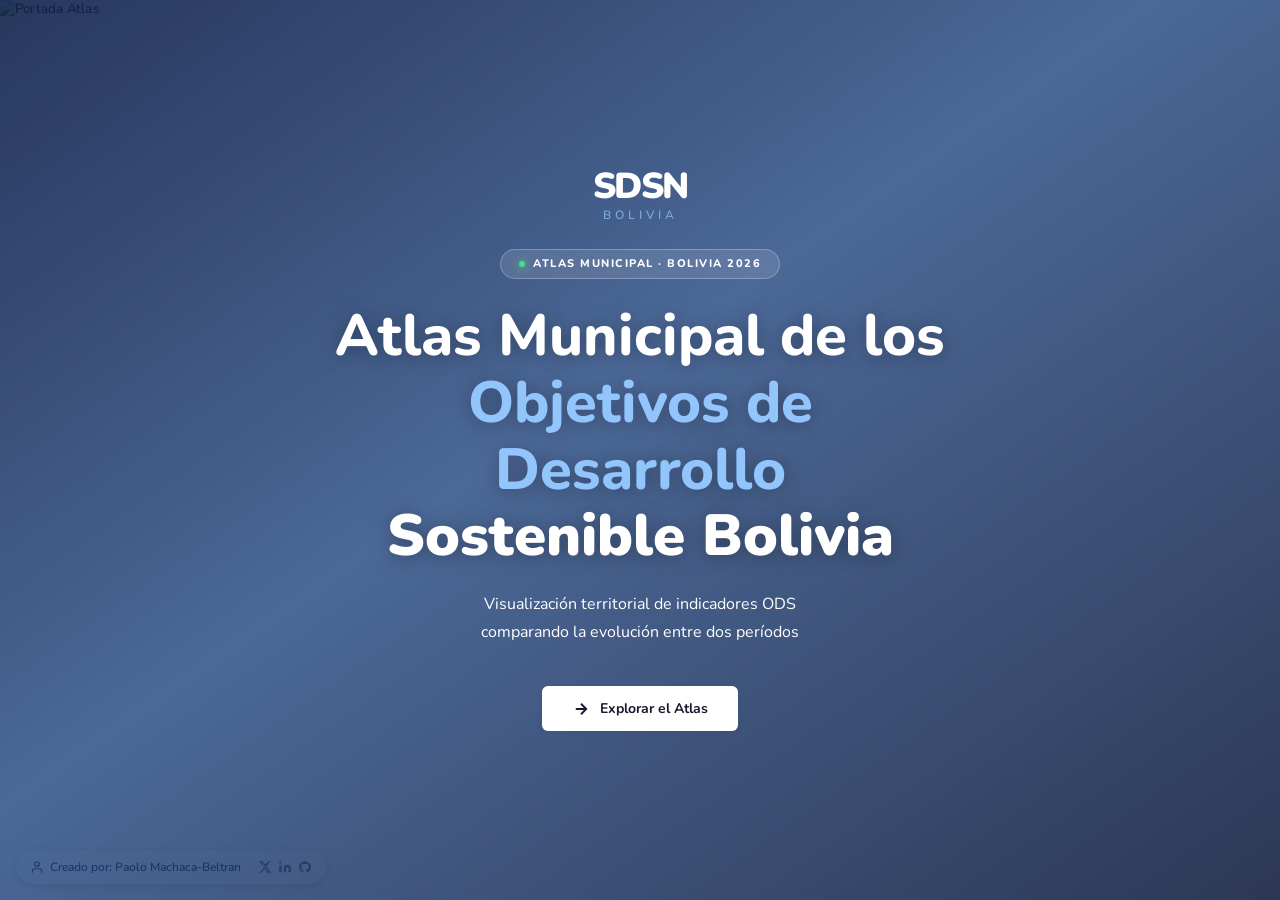
==== index.html @ 0c05ee6e "new" ====
<!DOCTYPE html>
<html lang="es">
<head>
  <!-- Google Analytics -->
  <script async src="https://www.googletagmanager.com/gtag/js?id=G-YFWR46WDX6"></script>
  <script>
    window.dataLayer = window.dataLayer || [];
    function gtag(){dataLayer.push(arguments);}
    gtag('js', new Date());
    gtag('config', 'G-YFWR46WDX6');
  </script>
  <meta charset="UTF-8" />
  <meta name="viewport" content="width=device-width, initial-scale=1.0" />
  <title>Atlas Municipal ODS Bolivia 2026</title>
  <link rel="stylesheet" href="https://unpkg.com/leaflet@1.9.4/dist/leaflet.css" />
  <script src="https://unpkg.com/leaflet@1.9.4/dist/leaflet.js"></script>
  <script src="https://cdn.sheetjs.com/xlsx-0.20.2/package/dist/xlsx.full.min.js"></script>
  <link href="https://fonts.googleapis.com/css2?family=Nunito:wght@300;400;600;700;800;900&family=DM+Mono:wght@400;500&display=swap" rel="stylesheet" />
  <link rel="stylesheet" href="style.css" />
  <script src="https://cdn.jsdelivr.net/npm/d3@7/dist/d3.min.js"></script>
  <script src="population_data.js"></script>
  <script src="ids.js"></script>
</head>
<body>

  <!-- ══════════════════════ PORTADA ══════════════════════ -->
  <div id="landing-page" class="landing">
    <div class="landing-bg">
      <img src="assets/portada.jpg" alt="Portada Atlas" class="landing-bg-img" />
      <div class="landing-overlay"></div>
    </div>
    <div class="landing-content">
      <div class="landing-logo-text">SDSN<span>Bolivia</span></div>
      <div class="landing-badge">Atlas Municipal · Bolivia 2026</div>
      <h1 class="landing-title">
        Atlas Municipal de los<br>
        <span>Objetivos de Desarrollo</span><br>
        <span class="landing-title-bold">Sostenible Bolivia</span>
      </h1>
      <p class="landing-subtitle">
        Visualización territorial de indicadores ODS<br>
        comparando la evolución entre dos períodos
      </p>
      <button class="landing-btn" onclick="enterAtlasAndLoad()">
        <svg width="18" height="18" viewBox="0 0 24 24" fill="none" stroke="currentColor" stroke-width="2.5"><path d="M5 12h14M12 5l7 7-7 7"/></svg>
        Explorar el Atlas
      </button>
    </div>
  </div>

  <!-- ══════════════════════ ATLAS APP ══════════════════════ -->
  <div id="atlas-app" class="atlas-app hidden">

    <!-- HEADER -->
    <header class="site-header">
      <div class="header-left">
        <div class="header-logo-text">SDSN<span>Bolivia</span></div>
        <div class="header-titles">
          <h1>Atlas Municipal ODS Bolivia</h1>
          <p>Indicadores de Desarrollo Sostenible · 2026</p>
        </div>
      </div>
      <div class="header-center">
        <nav class="main-nav">
          <button class="nav-btn active" onclick="showView('maps')">Mapas</button>
          <button class="nav-btn" onclick="showView('table')">Tabla de datos</button>
          <button class="nav-btn" onclick="showView('convergencia')">β-Convergencia</button>
          <button class="nav-btn" onclick="showView('ids')">Ranking IDS</button>
        </nav>
      </div>
      <div class="header-right">
        <div class="level-toggle">
          <button class="toggle-btn active" id="btn-municipal">Municipal</button>
        </div>
        <button class="icon-btn" id="btn-dark-mode" title="Modo oscuro / claro" onclick="toggleDarkMode()">
          <svg id="dark-mode-icon" width="16" height="16" viewBox="0 0 24 24" fill="none" stroke="currentColor" stroke-width="2">
            <path d="M21 12.79A9 9 0 1 1 11.21 3 7 7 0 0 0 21 12.79z"/>
          </svg>
        </button>
        <button class="icon-btn" id="btn-fullscreen" title="Pantalla completa">
          <svg width="16" height="16" viewBox="0 0 24 24" fill="none" stroke="currentColor" stroke-width="2"><path d="M8 3H5a2 2 0 0 0-2 2v3m18 0V5a2 2 0 0 0-2-2h-3m0 18h3a2 2 0 0 0 2-2v-3M3 16v3a2 2 0 0 0 2 2h3"/></svg>
        </button>
        <button class="icon-btn" id="btn-tutorial" title="Tutorial de uso" onclick="openTutorial()">
          <svg width="14" height="14" viewBox="0 0 24 24" fill="none" stroke="currentColor" stroke-width="2.5" stroke-linecap="round">
            <circle cx="12" cy="12" r="10"/>
            <path d="M9.09 9a3 3 0 0 1 5.83 1c0 2-3 3-3 3"/>
            <circle cx="12" cy="17" r=".5" fill="currentColor"/>
          </svg>
        </button>
        <button class="icon-btn" title="Volver al inicio" onclick="document.getElementById('landing-page').classList.remove('hidden');document.getElementById('atlas-app').classList.add('hidden')">
          <svg width="16" height="16" viewBox="0 0 24 24" fill="none" stroke="currentColor" stroke-width="2"><path d="M3 9l9-7 9 7v11a2 2 0 0 1-2 2H5a2 2 0 0 1-2-2z"/></svg>
        </button>
      </div>
    </header>

    <!-- ══════ VIEW: MAPAS ══════ -->
    <div id="view-maps" class="page-wrapper">
      <div class="app-layout">

        <!-- SIDEBAR -->
        <aside class="sidebar">
          <div class="sidebar-section">
            <label class="sidebar-label">Indicador</label>
            <div class="select-wrapper">
              <select id="indicator-select">
                <option value="">— Cargando… —</option>
              </select>
              <svg class="select-arrow" width="12" height="12" viewBox="0 0 12 12" fill="none"><path d="M2 4L6 8L10 4" stroke="currentColor" stroke-width="1.8" stroke-linecap="round"/></svg>
            </div>
          </div>

          <div class="sidebar-section">
            <label class="sidebar-label">Buscar municipio</label>
            <div class="search-wrapper">
              <svg width="14" height="14" viewBox="0 0 24 24" fill="none" stroke="currentColor" stroke-width="2"><circle cx="11" cy="11" r="8"/><path d="m21 21-4.35-4.35"/></svg>
              <input type="text" id="municipality-search" placeholder="Ej. Sucre, Potosí…" />
            </div>
            <div id="search-results" class="search-results hidden"></div>
          </div>

          <div class="sidebar-section">
            <label class="sidebar-label">Clasificación ODS</label>
            <div class="period-selector">
              <button class="period-sel-btn active" id="leg-btn-p1" onclick="setLegendPeriod('v1')">Período inicial</button>
              <button class="period-sel-btn" id="leg-btn-p2" onclick="setLegendPeriod('v2')">Período final</button>
            </div>
            <div id="legend-container">
              <div class="legend-placeholder">Selecciona un indicador</div>
            </div>
          </div>

          <div class="sidebar-section" id="stats-section" style="display:none">
            <label class="sidebar-label">Resumen Nacional</label>
            <div id="stats-container" class="stats-grid"></div>
          </div>

          <div class="sidebar-section" id="mun-info-section" style="display:none">
            <label class="sidebar-label">Municipio seleccionado</label>
            <div id="mun-info-card" class="mun-card"></div>
          </div>

        </aside>

        <!-- MAP AREA -->
        <main class="map-area">
          <div class="indicator-titlebar" id="indicator-titlebar">
            <div class="indicator-titlebar-name" id="indicator-full-name">— Selecciona un indicador —</div>
            <div class="indicator-titlebar-code" id="indicator-code"></div>
          </div>

          <!-- Toggle: Dos mapas / Mapa+Cartograma — minimal icon buttons -->
          <div class="view-mode-toggle" id="view-mode-toggle">
            <button class="view-mode-btn active" id="btn-dual-map" onclick="setViewMode('dual')" title="Mapa temporal (dos períodos)">
              <svg width="16" height="12" viewBox="0 0 16 12" fill="none">
                <rect x=".5" y=".5" width="6" height="11" rx="1" stroke="currentColor" stroke-width="1.3"/>
                <rect x="9.5" y=".5" width="6" height="11" rx="1" stroke="currentColor" stroke-width="1.3"/>
              </svg>
            </button>
            <button class="view-mode-btn" id="btn-cartogram" onclick="setViewMode('cartogram')" title="Mapa + Cartograma">
              <svg width="16" height="12" viewBox="0 0 16 12" fill="none">
                <rect x=".5" y=".5" width="7" height="11" rx="1" stroke="currentColor" stroke-width="1.3"/>
                <circle cx="12.5" cy="6" r="3.2" stroke="currentColor" stroke-width="1.3"/>
              </svg>
            </button>
          </div>

          <!-- MODO: DOS MAPAS LADO A LADO -->
          <div class="maps-container" id="maps-container">
            <div class="dual-maps-row">
              <div class="map-panel-half" id="panel-left">
                <div class="map-panel-header">
                  <span class="period-badge period-left">Período Inicial</span>
                  <span class="period-label" id="col-label-left">—</span>
                </div>
                <div id="map-left" class="leaflet-map"></div>
              </div>
              <div class="map-panel-divider"></div>
              <div class="map-panel-half" id="panel-right">
                <div class="map-panel-header">
                  <span class="period-badge period-right">Período Final</span>
                  <span class="period-label" id="col-label-right">—</span>
                </div>
                <div id="map-right" class="leaflet-map"></div>
              </div>
            </div>
          </div>

          <!-- MODO: MAPA + CARTOGRAMA con SLIDER -->
          <div class="cartogram-layout hidden" id="cartogram-layout">
            <div class="cartogram-panels-row">
            <div class="cartogram-map-panel">
              <div class="map-header">
                <div class="period-badge period-left">Mapa Geográfico</div>
                <div class="period-label" id="slider-period-label">Período Final</div>
              </div>
              <div class="map-wrapper">
                <div id="map-slider" class="leaflet-map"></div>
              </div>
              <div class="period-pill-bar">
                <div class="period-pill-toggle">
                  <button class="period-pill-btn" id="map-btn-v1" onclick="setMapPeriod('v1')">Inicial</button>
                  <button class="period-pill-btn active" id="map-btn-v2" onclick="setMapPeriod('v2')">Final</button>
                </div>
              </div>
            </div>
            <div class="map-divider"></div>
            <div class="cartogram-map-panel">
              <div class="map-header">
                <div class="period-badge period-right">Cartograma · tamaño = población</div>
                <div class="period-label" id="cartogram-period-label">Período Final</div>
              </div>
              <div class="map-wrapper" style="overflow:hidden">
                <div id="cartogram-container" class="cartogram-canvas"></div>
              </div>
              <div class="period-pill-bar">
                <div class="period-pill-toggle">
                  <button class="period-pill-btn" id="cart-btn-v1" onclick="setCartogramPeriod('v1')">Inicial</button>
                  <button class="period-pill-btn active" id="cart-btn-v2" onclick="setCartogramPeriod('v2')">Final</button>
                </div>
              </div>
            </div>
            </div><!-- /cartogram-panels-row -->
            <!-- Hidden elements preserved for script.js compatibility -->
            <input type="range" id="temporal-slider" min="0" max="1" step="1" value="1" style="display:none" />
            <span id="slider-label-v1" style="display:none"></span>
            <span id="slider-label-v2" style="display:none"></span>
          </div>

          <div id="loading-overlay" class="loading-overlay">
            <div class="loading-content">
              <div class="loading-spinner"></div>
              <p id="loading-text">Cargando atlas…</p>
            </div>
          </div>
        </main>
      </div>
      <div id="analysis-panel" class="analysis-panel" style="display:none"></div>
    </div>

    <!-- ══════ VIEW: TABLA ══════ -->
    <div id="view-table" class="view-table hidden">
      <div class="table-toolbar">
        <div class="table-indicator-name" id="table-indicator-name">Selecciona un indicador en la vista de Mapas</div>
        <div class="table-controls">
          <!-- Toggle Indicador / Valor Absoluto (se oculta si no hay absolutos) -->
          <div class="table-mode-toggle" id="table-mode-toggle" style="display:none">
            <button class="table-mode-btn active" id="btn-table-indicator">Indicador</button>
            <button class="table-mode-btn" id="btn-table-absolute">Valor absoluto</button>
          </div>
          <input type="text" id="table-search" placeholder="Filtrar municipios…" class="table-search-input" />
        </div>
      </div>
      <div class="table-container">
        <table id="data-table" class="data-table">
          <thead>
            <tr>
              <th>Código</th>
              <th>Municipio</th>
              <th>Departamento</th>
              <th id="th-v1">Período inicial</th>
              <th id="th-v2">Período final</th>
              <th>Cambio</th>
              <th>Clasificación</th>
            </tr>
          </thead>
          <tbody id="table-body">
            <tr><td colspan="7" style="text-align:center;color:var(--text-muted);padding:32px">Selecciona un indicador en la vista de Mapas</td></tr>
          </tbody>
        </table>
      </div>
    </div>


  <!-- ══════ VIEW: CONVERGENCIA ══════ -->
  <div id="view-convergencia" class="view-convergencia hidden">
    <div class="conv-view-layout">
      <!-- PANEL IZQUIERDO -->
      <aside class="conv-view-sidebar">
        <div class="conv-view-sel-wrap">
          <label class="sidebar-label">Indicador</label>
          <div class="select-wrapper">
            <select id="conv-indicator-select"></select>
            <svg class="select-arrow" width="12" height="12" viewBox="0 0 12 12" fill="none"><path d="M2 4L6 8L10 4" stroke="currentColor" stroke-width="1.8" stroke-linecap="round"/></svg>
          </div>
        </div>
        <div class="conv-view-indicator" id="conv-indicator-name">—</div>
        <div class="conv-view-badge-wrap" id="conv-result-badge"></div>
        <div class="conv-view-stats" id="conv-view-stats"></div>
        <div class="conv-view-meta">Absolute β-convergence<br>Barro &amp; Sala-i-Martin (1992)</div>
      </aside>
      <!-- GRÁFICO GRANDE -->
      <main class="conv-view-main">
        <div id="conv-scatter-container" class="conv-scatter-container" style="position:relative;flex:1;min-height:0;">
          <div class="conv-scatter-placeholder">
            <svg width="40" height="40" viewBox="0 0 24 24" fill="none" stroke="#9ca3af" stroke-width="1.5"><circle cx="7" cy="17" r="2"/><circle cx="12" cy="10" r="2"/><circle cx="17" cy="6" r="2"/><circle cx="4" cy="12" r="2"/><circle cx="19" cy="14" r="2"/></svg>
            <p>Selecciona un indicador para ver el gráfico</p>
          </div>
          <div id="conv-dot-tooltip" class="conv-dot-tooltip" style="display:none"></div>
        </div>
      </main>
    </div>
  </div>


  <!-- ══════ VIEW: IDS ══════ -->
  <div id="view-ids" class="view-ids hidden">
    <div class="ids-layout">
      <!-- LEFT: MAP -->
      <div class="ids-map-panel">
        <div class="ids-map-header">
          <div class="ids-map-title">Índice Municipal de Desarrollo Sostenible (IMDS)</div>
          <div class="table-mode-toggle">
            <button class="table-mode-btn active" id="ids-btn-v2" onclick="setIDSPeriod('v2')">~2024</button>
            <button class="table-mode-btn" id="ids-btn-v1" onclick="setIDSPeriod('v1')">~2012</button>
          </div>
          <div class="ids-map-legend">
            <div class="ids-legend-item"><span style="background:#1e3a5f"></span>&gt;70</div>
            <div class="ids-legend-item"><span style="background:#2563a8"></span>60 – 70</div>
            <div class="ids-legend-item"><span style="background:#5b9bd5"></span>50 – 60</div>
            <div class="ids-legend-item"><span style="background:#93c4e6"></span>40 – 50</div>
            <div class="ids-legend-item"><span style="background:#c7e2f0"></span>&lt;40</div>
            <div class="ids-legend-item"><span style="background:#e5e7eb"></span>Sin datos</div>
          </div>
        </div>
        <div id="ids-map" class="ids-map-canvas"></div>
      </div>
      <!-- RIGHT: TABLE -->
      <div class="ids-table-panel">
        <div class="table-toolbar" style="padding:10px 12px">
          <div class="table-controls" style="flex-wrap:wrap;gap:8px">
            <select class="table-search-input" style="width:auto;padding:5px 8px;font-size:12px" onchange="setIDSSort(this.value)">
              <option value="ranking">Por Ranking</option>
              <option value="ids_desc">Por IDS (mayor)</option>
              <option value="cambio">Por Cambio</option>
              <option value="municipio">Por Municipio</option>
            </select>
            <input type="text" id="ids-search" placeholder="Filtrar municipios…" class="table-search-input"
              style="font-size:12px" oninput="idsSearchText=this.value;renderIDSView()" />
            <span id="ids-count" style="font-size:11px;color:var(--text-muted);white-space:nowrap;align-self:center"></span>
          </div>
        </div>
        <div class="table-container">
          <table class="data-table">
            <thead>
              <tr>
                <th onclick="setIDSSort('ranking')" style="cursor:pointer">Rank</th>
                <th onclick="setIDSSort('municipio')" style="cursor:pointer">Municipio</th>
                <th>Depto.</th>
                <th>Pob.</th>
                <th onclick="setIDSSort('ids_desc')" style="cursor:pointer">IDS</th>
                <th>~2012</th>
                <th>~2024</th>
                <th onclick="setIDSSort('cambio')" style="cursor:pointer">Δ</th>
              </tr>
            </thead>
            <tbody id="ids-table-body">
              <tr><td colspan="8" style="text-align:center;padding:24px;color:var(--text-muted)">Cargando…</td></tr>
            </tbody>
          </table>
        </div>
      </div>
    </div>
  </div>

    </div><!-- /atlas-app -->


  <div id="map-tooltip" class="map-tooltip hidden"></div>

  <!-- Tutorial overlay -->
  <div id="tutorial-overlay" class="tut-overlay" style="display:none" role="dialog" aria-modal="true">
    <div id="tutorial-highlight" class="tut-highlight"></div>
    <div id="tutorial-box" class="tut-box">
      <div class="tut-header-row">
        <span id="tutorial-counter" class="tut-counter">1 de 6</span>
        <button class="tut-skip-btn" onclick="closeTutorial()" aria-label="Cerrar tutorial">Salir ×</button>
      </div>
      <div id="tutorial-title" class="tut-title"></div>
      <p id="tutorial-text" class="tut-text"></p>
      <div class="tut-footer-row">
        <button id="tutorial-prev" class="tut-nav-btn" onclick="tutorialStep(-1)">← Anterior</button>
        <button id="tutorial-next" class="tut-nav-btn tut-nav-primary" onclick="tutorialStep(1)">Siguiente →</button>
      </div>
    </div>
  </div>

  <!-- Credit badge — bottom-left, always visible -->
  <div class="credit-badge" id="credit-badge">
    <svg class="credit-icon" width="14" height="14" viewBox="0 0 24 24" fill="none" stroke="currentColor" stroke-width="2" stroke-linecap="round" stroke-linejoin="round">
      <path d="M20 21v-2a4 4 0 0 0-4-4H8a4 4 0 0 0-4 4v2"/><circle cx="12" cy="7" r="4"/>
    </svg>
    <span class="credit-text">Creado por: Paolo Machaca-Beltran</span>
    <span class="credit-divider"></span>
    <a href="https://twitter.com/paolomachacab" target="_blank" rel="noopener" class="credit-link" title="Twitter / X">
      <svg width="14" height="14" viewBox="0 0 24 24" fill="currentColor">
        <path d="M18.244 2.25h3.308l-7.227 8.26 8.502 11.24H16.17l-4.714-6.231-5.401 6.231H2.744l7.737-8.835L1.254 2.25H8.08l4.254 5.622 5.91-5.622Zm-1.161 17.52h1.833L7.084 4.126H5.117z"/>
      </svg>
    </a>
    <a href="https://www.linkedin.com/in/paolomachacab/" target="_blank" rel="noopener" class="credit-link" title="LinkedIn">
      <svg width="14" height="14" viewBox="0 0 24 24" fill="currentColor">
        <path d="M16 8a6 6 0 0 1 6 6v7h-4v-7a2 2 0 0 0-2-2 2 2 0 0 0-2 2v7h-4v-7a6 6 0 0 1 6-6zM2 9h4v12H2z"/><circle cx="4" cy="4" r="2"/>
      </svg>
    </a>
    <a href="https://github.com/paolomachacab/atlas_sdsn_paolo" target="_blank" rel="noopener" class="credit-link" title="GitHub">
      <svg width="14" height="14" viewBox="0 0 24 24" fill="currentColor">
        <path d="M12 2C6.477 2 2 6.484 2 12.017c0 4.425 2.865 8.18 6.839 9.504.5.092.682-.217.682-.483 0-.237-.008-.868-.013-1.703-2.782.605-3.369-1.343-3.369-1.343-.454-1.158-1.11-1.466-1.11-1.466-.908-.62.069-.608.069-.608 1.003.07 1.531 1.032 1.531 1.032.892 1.53 2.341 1.088 2.91.832.092-.647.35-1.088.636-1.338-2.22-.253-4.555-1.113-4.555-4.951 0-1.093.39-1.988 1.029-2.688-.103-.253-.446-1.272.098-2.65 0 0 .84-.27 2.75 1.026A9.564 9.564 0 0 1 12 6.844a9.59 9.59 0 0 1 2.504.337c1.909-1.296 2.747-1.027 2.747-1.027.546 1.379.202 2.398.1 2.651.64.7 1.028 1.595 1.028 2.688 0 3.848-2.339 4.695-4.566 4.943.359.309.678.92.678 1.855 0 1.338-.012 2.419-.012 2.747 0 .268.18.58.688.482A10.02 10.02 0 0 0 22 12.017C22 6.484 17.522 2 12 2z"/>
      </svg>
    </a>
  </div>

  <!-- Floating exit button — only visible in browser fullscreen -->
  <button id="fullscreen-exit-btn" title="Salir de pantalla completa" onclick="document.exitFullscreen && document.exitFullscreen()">
    <svg width="16" height="16" viewBox="0 0 24 24" fill="none" stroke="currentColor" stroke-width="2.5"><path d="M18 6L6 18M6 6l12 12"/></svg>
  </button>

  <script src="script.js?v=19"></script>

  <script>
  /* ─── Theme: restore from localStorage before first paint ─── */
  (function () {
    var saved = localStorage.getItem('atlas-theme');
    if (saved === 'dark') document.documentElement.setAttribute('data-theme', 'dark');
  })();

  /* ─── Dark tile intercept: swap light_nolabels → dark_nolabels when dark mode active ─── */
  (function () {
    var _orig = L.tileLayer;
    L.tileLayer = function (url, opts) {
      if (document.documentElement.getAttribute('data-theme') === 'dark') {
        url = url.replace('light_nolabels', 'dark_nolabels');
      }
      return _orig.call(L, url, opts);
    };
  })();

  /* ─── FIX 1: showView override — no lock, correct invalidateSize timing ─── */
  (function () {
    var _activeView = 'maps';

    window.showView = function (view) {
      _activeView = view;

      document.querySelectorAll('.nav-btn').forEach(function (b) { b.classList.remove('active'); });
      var btn = document.querySelector('.nav-btn[onclick="showView(\'' + view + '\')"]');
      if (btn) btn.classList.add('active');

      var isMaps  = view === 'maps';
      var isTable = view === 'table';
      var isConv  = view === 'convergencia';
      var isIds   = view === 'ids';

      var vMaps  = document.getElementById('view-maps');
      var vTable = document.getElementById('view-table');
      var vConv  = document.getElementById('view-convergencia');
      var vIds   = document.getElementById('view-ids');
      if (vMaps)  vMaps.classList.toggle('hidden', !isMaps);
      if (vTable) vTable.classList.toggle('hidden', !isTable);
      if (vConv)  vConv.classList.toggle('hidden', !isConv);
      if (vIds)   vIds.classList.toggle('hidden', !isIds);

      /* Always hide loading overlay when leaving map view */
      if (!isMaps) {
        var ol = document.getElementById('loading-overlay');
        if (ol) ol.classList.add('hidden');
      }

      if (isMaps) {
        /* Call invalidateSize at two offsets: once after layout, once after any CSS transition */
        [80, 280].forEach(function (delay) {
          setTimeout(function () {
            if (_activeView !== 'maps') return;
            if (typeof mapLeft   !== 'undefined' && mapLeft)   mapLeft.invalidateSize();
            if (typeof mapRight  !== 'undefined' && mapRight)  mapRight.invalidateSize();
            if (typeof mapSlider !== 'undefined' && mapSlider) mapSlider.invalidateSize();
          }, delay);
        });
      } else if (isTable) {
        if (typeof state !== 'undefined' && state.indicatorData && typeof renderTable === 'function') {
          renderTable(state.indicatorData);
        }
      } else if (isConv) {
        /* Give the view a frame to become visible before measuring container dimensions */
        setTimeout(function () {
          if (_activeView !== 'convergencia') return;
          var container = document.getElementById('conv-scatter-container');
          if (!container) return;
          var r = container.getBoundingClientRect();
          if (typeof state !== 'undefined' && state.indicatorData && typeof renderConvergenciaView === 'function' && r.width > 50 && r.height > 50) {
            try { renderConvergenciaView(state.indicatorData); } catch (e) { console.warn('[Atlas] convergencia render:', e); }
          }
        }, 80);
      } else if (isIds) {
        if (typeof renderIDSView === 'function') renderIDSView();
        [80, 220].forEach(function (delay) {
          setTimeout(function () {
            if (_activeView !== 'ids') return;
            if (window.idsMapInstance) window.idsMapInstance.invalidateSize();
          }, delay);
        });
      }
    };
  })();

  /* ─── FIX 2: setViewMode override — book-page flip transition ─── */
  (function () {
    var _flipping = false;
    var _origSetVM = window.setViewMode;

    window.setViewMode = function (mode) {
      if (_flipping) return;
      if (typeof currentViewMode !== 'undefined' && currentViewMode === mode) return;
      if (typeof _origSetVM !== 'function') return;

      var outEl = (mode === 'dual')
        ? document.getElementById('cartogram-layout')
        : document.getElementById('maps-container');
      var inEl  = (mode === 'dual')
        ? document.getElementById('maps-container')
        : document.getElementById('cartogram-layout');

      if (!outEl || !inEl) { _origSetVM(mode); return; }

      _flipping = true;

      outEl.classList.add('mode-flip-out');

      setTimeout(function () {
        outEl.classList.remove('mode-flip-out');
        _origSetVM(mode);

        requestAnimationFrame(function () {
          requestAnimationFrame(function () {
            inEl.classList.add('mode-flip-in');
            setTimeout(function () {
              inEl.classList.remove('mode-flip-in');
              if (mode === 'cartogram' && typeof mapSlider !== 'undefined' && mapSlider) {
                mapSlider.invalidateSize();
              } else if (mode === 'dual') {
                if (typeof mapLeft  !== 'undefined' && mapLeft)  mapLeft.invalidateSize();
                if (typeof mapRight !== 'undefined' && mapRight) mapRight.invalidateSize();
              }
              _flipping = false;
            }, 240);
          });
        });
      }, 200);
    };
  })();

  /* ─── Independent cartogram period ─── */
  var _cartogramPeriod = 'v2';
  var _origRenderCartogram = renderCartogram;
  renderCartogram = function (data) {
    var saved = sliderPeriod;
    sliderPeriod = _cartogramPeriod;
    _origRenderCartogram(data || (typeof state !== 'undefined' ? state.indicatorData : undefined));
    sliderPeriod = saved;
  };

  function setMapPeriod(p) {
    var b1 = document.getElementById('map-btn-v1');
    var b2 = document.getElementById('map-btn-v2');
    if (b1) b1.classList.toggle('active', p === 'v1');
    if (b2) b2.classList.toggle('active', p === 'v2');
    var mapEl = document.getElementById('map-slider');
    if (mapEl) mapEl.style.opacity = '0';
    sliderPeriod = p;
    if (typeof state !== 'undefined' && state.indicatorData && typeof renderSliderMap === 'function') {
      renderSliderMap(state.indicatorData, p);
    }
    setTimeout(function () { if (mapEl) mapEl.style.opacity = '1'; }, 150);
  }

  function setCartogramPeriod(p) {
    _cartogramPeriod = p;
    var b1 = document.getElementById('cart-btn-v1');
    var b2 = document.getElementById('cart-btn-v2');
    if (b1) b1.classList.toggle('active', p === 'v1');
    if (b2) b2.classList.toggle('active', p === 'v2');
    if (typeof renderCartogram === 'function' && typeof state !== 'undefined' && state.indicatorData) {
      renderCartogram(state.indicatorData);
    }
  }

  /* ─── Dark mode toggle ─── */
  var _TILE_LIGHT = 'https://{s}.basemaps.cartocdn.com/light_nolabels/{z}/{x}/{y}{r}.png';
  var _TILE_DARK  = 'https://{s}.basemaps.cartocdn.com/dark_nolabels/{z}/{x}/{y}{r}.png';

  function _switchTiles(url) {
    var maps = [];
    if (typeof mapLeft   !== 'undefined' && mapLeft)   maps.push(mapLeft);
    if (typeof mapRight  !== 'undefined' && mapRight)  maps.push(mapRight);
    if (typeof mapSlider !== 'undefined' && mapSlider) maps.push(mapSlider);
    maps.forEach(function (m) {
      var old = [];
      m.eachLayer(function (l) { if (l instanceof L.TileLayer) old.push(l); });
      old.forEach(function (l) { m.removeLayer(l); });
      L.tileLayer(url, { attribution: '©OSM ©Carto', subdomains: 'abcd', maxZoom: 19 }).addTo(m);
    });
  }

  function toggleDarkMode() {
    var html    = document.documentElement;
    var isDark  = html.getAttribute('data-theme') === 'dark';
    var next    = isDark ? 'light' : 'dark';
    html.setAttribute('data-theme', next);
    localStorage.setItem('atlas-theme', next);
    _switchTiles(isDark ? _TILE_LIGHT : _TILE_DARK);
    /* Also switch the IDS map tile layer (not covered by _switchTiles) */
    if (window.idsMapInstance) {
      var _newTile = isDark ? _TILE_LIGHT : _TILE_DARK;
      var _oldIDS  = [];
      window.idsMapInstance.eachLayer(function (l) { if (l instanceof L.TileLayer) _oldIDS.push(l); });
      _oldIDS.forEach(function (l) { window.idsMapInstance.removeLayer(l); });
      L.tileLayer(_newTile, { attribution: '©OSM ©Carto', subdomains: 'abcd', maxZoom: 19 }).addTo(window.idsMapInstance);
    }
    var icon = document.getElementById('dark-mode-icon');
    if (icon) {
      icon.innerHTML = isDark
        ? '<path d="M21 12.79A9 9 0 1 1 11.21 3 7 7 0 0 0 21 12.79z"/>'
        : '<circle cx="12" cy="12" r="5"/><path d="M12 2v2M12 20v2M4.22 4.22l1.42 1.42M18.36 18.36l1.42 1.42M2 12h2M20 12h2M4.22 19.78l1.42-1.42M18.36 5.64l1.42-1.42"/>';
    }
  }

  /* Update dark mode icon on load if dark was restored from localStorage */
  document.addEventListener('DOMContentLoaded', function () {
    if (document.documentElement.getAttribute('data-theme') === 'dark') {
      var icon = document.getElementById('dark-mode-icon');
      if (icon) icon.innerHTML = '<circle cx="12" cy="12" r="5"/><path d="M12 2v2M12 20v2M4.22 4.22l1.42 1.42M18.36 18.36l1.42 1.42M2 12h2M20 12h2M4.22 19.78l1.42-1.42M18.36 5.64l1.42-1.42"/>';
    }
  });
  </script>

  <script>
  /* ─────────────────────────────────────────────────────────
     TUTORIAL GUIADO · 6 pasos · auto-launch en primera visita
  ───────────────────────────────────────────────────────── */
  (function () {
    var _step  = 0;
    var _steps = [
      {
        sel:   '#indicator-select',
        pos:   'right',
        title: '1. Selector de indicador',
        text:  'Comienza aquí. Elige uno de los más de 60 indicadores ODS disponibles para Bolivia, organizados por Objetivo de Desarrollo Sostenible.'
      },
      {
        sel:   '.dual-maps-row',
        pos:   'top',
        title: '2. Mapas comparativos',
        text:  'Bolivia a nivel municipal en dos períodos: izquierda (~2012) y derecha (~2024). Los colores muestran la clasificación ODS de cada municipio y permiten ver la evolución.'
      },
      {
        sel:   '#legend-container',
        pos:   'right',
        title: '3. Clasificación ODS',
        text:  'Verde = meta alcanzada · Amarillo = próximo · Naranja = retos importantes · Rojo = retos grandes. Cambia la leyenda entre período inicial y final con los botones de arriba.'
      },
      {
        sel:   '#view-mode-toggle',
        pos:   'bottom',
        title: '4. Modo cartograma',
        text:  'Activa el modo cartograma: cada municipio aparece como un círculo cuyo tamaño es proporcional a su población, facilitando la comparación demográfica.'
      },
      {
        sel:   '.nav-btn[onclick*="ids"]',
        pos:   'bottom',
        title: '5. Ranking IDS',
        text:  'La pestaña "Ranking IDS" muestra el Índice Municipal de Desarrollo Sostenible, un índice compuesto que clasifica los municipios por su avance conjunto en los ODS.'
      },
      {
        sel:   '#btn-dark-mode',
        pos:   'bottom-left',
        title: '6. Modo oscuro',
        text:  'Activa el modo oscuro para una experiencia de visualización más cómoda. El ajuste se guarda automáticamente para tu próxima visita. ¡Listo para explorar el Atlas!'
      }
    ];

    function _getEl() {
      var overlay = document.getElementById('tutorial-overlay');
      var hl      = document.getElementById('tutorial-highlight');
      var box     = document.getElementById('tutorial-box');
      return { overlay: overlay, hl: hl, box: box };
    }

    function _render() {
      var s   = _steps[_step];
      var els = _getEl();
      if (!els.overlay || !els.hl || !els.box) return;

      /* Update text */
      var ctr   = document.getElementById('tutorial-counter');
      var title = document.getElementById('tutorial-title');
      var text  = document.getElementById('tutorial-text');
      var prev  = document.getElementById('tutorial-prev');
      var next  = document.getElementById('tutorial-next');
      if (ctr)   ctr.textContent   = (_step + 1) + ' de ' + _steps.length;
      if (title) title.textContent = s.title;
      if (text)  text.textContent  = s.text;
      if (prev)  prev.style.visibility = _step === 0 ? 'hidden' : 'visible';
      if (next)  next.textContent  = _step === _steps.length - 1 ? 'Finalizar ✓' : 'Siguiente →';

      /* Locate target element */
      var target = document.querySelector(s.sel);
      if (!target) { els.hl.style.display = 'none'; return; }
      els.hl.style.display = 'block';

      var r   = target.getBoundingClientRect();
      var pad = 6;
      els.hl.style.top    = (r.top    - pad) + 'px';
      els.hl.style.left   = (r.left   - pad) + 'px';
      els.hl.style.width  = (r.width  + pad * 2) + 'px';
      els.hl.style.height = (r.height + pad * 2) + 'px';

      /* Position the tutorial box near the target */
      var bW  = 296 + 2;  /* box width + border */
      var bH  = 190;      /* approximate box height */
      var vW  = window.innerWidth;
      var vH  = window.innerHeight;
      var gap = 14;
      var tx, ty;
      var pos = s.pos || 'right';

      if (pos === 'right') {
        tx = r.right + gap;
        ty = r.top + r.height / 2 - bH / 2;
        if (tx + bW > vW - 8) tx = r.left - bW - gap;
      } else if (pos === 'bottom') {
        tx = r.left + r.width / 2 - bW / 2;
        ty = r.bottom + gap;
        if (ty + bH > vH - 8) ty = r.top - bH - gap;
      } else if (pos === 'top') {
        tx = r.left + r.width / 2 - bW / 2;
        ty = r.top - bH - gap;
        if (ty < 8) ty = r.bottom + gap;
      } else { /* bottom-left */
        tx = r.right - bW;
        ty = r.bottom + gap;
        if (ty + bH > vH - 8) ty = r.top - bH - gap;
      }

      /* Clamp to viewport */
      tx = Math.max(8, Math.min(vW - bW - 8, tx));
      ty = Math.max(8, Math.min(vH - bH - 8, ty));

      els.box.style.left = tx + 'px';
      els.box.style.top  = ty + 'px';
    }

    window.openTutorial = function () {
      /* Always start from the maps view so all steps are reachable */
      if (typeof showView === 'function') showView('maps');
      var els = _getEl();
      if (els.overlay) els.overlay.style.display = 'block';
      _step = 0;
      setTimeout(_render, 120);
    };

    window.closeTutorial = function () {
      var els = _getEl();
      if (els.overlay) els.overlay.style.display = 'none';
      localStorage.setItem('atlas_tutorial_seen', '1');
    };

    window.tutorialStep = function (dir) {
      _step += dir;
      if (_step >= _steps.length) { window.closeTutorial(); return; }
      if (_step < 0) _step = 0;
      _render();
    };

    /* Close when clicking the backdrop (outside the box) */
    document.addEventListener('click', function (e) {
      var overlay = document.getElementById('tutorial-overlay');
      if (!overlay || overlay.style.display === 'none') return;
      var box = document.getElementById('tutorial-box');
      if (box && !box.contains(e.target)) window.closeTutorial();
    });

    /* Auto-launch on first visit — hook into enterAtlasAndLoad */
    var _origEnterAtlas = window.enterAtlasAndLoad;
    window.enterAtlasAndLoad = function () {
      if (typeof _origEnterAtlas === 'function') _origEnterAtlas.apply(this, arguments);
      if (!localStorage.getItem('atlas_tutorial_seen')) {
        /* Delay so the first indicator loads before the tutorial runs */
        setTimeout(window.openTutorial, 1800);
      }
    };
  })();
  </script>
</body>
</html>
---- style.css ----
/* ═══════════════════════════════════════════════════════════════
   ATLAS MUNICIPAL ODS BOLIVIA · style.css v15
   Minimal flat redesign
   ═══════════════════════════════════════════════════════════════ */

:root {
  /* ── Brand colors ── */
  --navy:          #1a1a2e;
  --blue:          #1a5ca8;
  --blue-mid:      #2176ae;
  --blue-light:    #4a9edb;
  --blue-pale:     #dbeafe;
  --blue-ghost:    #eff6ff;

  /* ── Backgrounds ── */
  --bg:            #f8f9fa;
  --bg-subtle:     #f1f3f5;
  --surface:       #ffffff;
  --surface-2:     #fafafa;

  /* ── Text ── */
  --text-main:     #1a1a2e;
  --text-muted:    #6b7280;
  --text-light:    #9ca3af;

  /* ── Borders ── */
  --border:        #e5e7eb;
  --border-soft:   #f3f4f6;

  /* ── Accent aliases ── */
  --accent:        var(--blue);
  --accent-soft:   var(--blue-pale);

  /* ── SDG classification colors ── */
  --c-meta:    #2e9e4f;
  --c-proximo: #f5c400;
  --c-retos:   #f47920;
  --c-grandes: #e5243b;
  --c-sin:     #a8b8c8;

  /* ── Layout ── */
  --header-h:  48px;
  --sidebar-w: 240px;

  /* ── Shadows (minimal) ── */
  --shadow-sm: 0 1px 4px rgba(0,0,0,.06);
  --shadow-md: 0 1px 6px rgba(0,0,0,.07);
  --shadow-lg: 0 2px 10px rgba(0,0,0,.08);
  --shadow-xl: 0 4px 14px rgba(0,0,0,.10);

  /* ── Radii (max 6px for structural elements) ── */
  --radius:    6px;
  --radius-sm: 5px;
  --radius-xs: 3px;

  --transition: 0.18s ease;
}

*, *::before, *::after { box-sizing: border-box; margin: 0; padding: 0; }
html, body {
  height: 100%;
  font-family: 'Nunito', sans-serif;
  font-size: 13px;
  line-height: 1.5;
  color: var(--text-main);
  background: var(--bg);
  overflow-x: hidden;
  overflow-y: auto;
  -webkit-font-smoothing: antialiased;
}

/* ─────────────────────────────────────────────
   LANDING PAGE
───────────────────────────────────────────── */
.landing {
  position: fixed; inset: 0; z-index: 9999;
  display: flex; align-items: center; justify-content: center;
  overflow: hidden;
}
.landing.hidden { display: none; }

.landing-bg { position: absolute; inset: 0; }
.landing-bg-img {
  width: 100%; height: 100%;
  object-fit: cover; object-position: center;
  transform: scale(1.04);
  animation: heroScale 12s ease-in-out infinite alternate;
}
@keyframes heroScale {
  from { transform: scale(1.04); }
  to   { transform: scale(1.10); }
}

.landing-overlay {
  position: absolute; inset: 0;
  background: linear-gradient(
    145deg,
    rgba(10,28,70,.88) 0%,
    rgba(20,58,120,.76) 45%,
    rgba(8,22,55,.85) 100%
  );
}

.landing-content {
  position: relative; z-index: 1;
  text-align: center; color: white;
  padding: 48px 40px;
  max-width: 700px;
  animation: heroFadeUp .8s cubic-bezier(.4,0,.2,1) both;
}
@keyframes heroFadeUp {
  from { opacity: 0; transform: translateY(24px); }
  to   { opacity: 1; transform: translateY(0); }
}

.landing-logo-text {
  font-family: 'Nunito', sans-serif;
  font-size: 36px; font-weight: 900;
  color: white; letter-spacing: -1.5px;
  margin-bottom: 28px; line-height: 1;
}
.landing-logo-text span {
  display: block; font-size: 12px; font-weight: 600;
  letter-spacing: 4px; text-transform: uppercase;
  opacity: .7; color: #93c5fd; margin-top: 4px;
}

.landing-badge {
  display: inline-flex; align-items: center; gap: 8px;
  background: rgba(255,255,255,.12);
  border: 1px solid rgba(255,255,255,.25);
  backdrop-filter: blur(12px);
  padding: 6px 18px; border-radius: 24px;
  font-size: 11px; font-weight: 800;
  letter-spacing: 1.5px; text-transform: uppercase;
  margin-bottom: 24px;
  animation: heroFadeUp .8s .1s cubic-bezier(.4,0,.2,1) both;
}
.landing-badge::before {
  content: ''; width: 6px; height: 6px;
  background: #4ade80; border-radius: 50%;
  box-shadow: 0 0 8px #4ade80;
}

.landing-title {
  font-size: clamp(30px, 5.5vw, 58px);
  font-weight: 800; line-height: 1.15;
  margin-bottom: 20px;
  text-shadow: 0 2px 20px rgba(0,0,0,.30);
  animation: heroFadeUp .8s .2s cubic-bezier(.4,0,.2,1) both;
}
.landing-title span        { color: #93c5fd; }
.landing-title .landing-title-bold { color: #fff; font-weight: 900; }

.landing-subtitle {
  font-size: 16px; opacity: .82;
  line-height: 1.75; margin-bottom: 40px;
  animation: heroFadeUp .8s .3s cubic-bezier(.4,0,.2,1) both;
}

/* SDG pills — hidden */
.landing-sdg-pills { display: none; }
.sdg-pill { display: none; }

.landing-btn {
  display: inline-flex; align-items: center; gap: 10px;
  background: white; color: var(--navy);
  border: none; padding: 13px 30px; border-radius: 6px;
  font-family: 'Nunito', sans-serif; font-size: 14px; font-weight: 700;
  cursor: pointer; transition: var(--transition);
  box-shadow: var(--shadow-md);
  animation: heroFadeUp .8s .35s cubic-bezier(.4,0,.2,1) both;
}
.landing-btn:hover {
  background: #f0f8ff;
  box-shadow: var(--shadow-lg);
}
.landing-btn svg { transition: transform .18s ease; }
.landing-btn:hover svg { transform: translateX(3px); }

/* ─────────────────────────────────────────────
   ATLAS APP SHELL
───────────────────────────────────────────── */
.atlas-app { display: flex; flex-direction: column; min-height: 100vh; position: relative; }
.atlas-app.hidden { display: none; }
.hidden { display: none !important; }

/* ─────────────────────────────────────────────
   HEADER — flat white with bottom border
───────────────────────────────────────────── */
.site-header {
  position: fixed; top: 0; left: 0; right: 0;
  height: var(--header-h);
  background: var(--surface);
  border-bottom: 1px solid var(--border);
  display: flex; align-items: center; justify-content: space-between;
  padding: 0 18px; z-index: 1100;
  box-shadow: none;
}

.header-left {
  display: flex; align-items: center; gap: 12px; flex-shrink: 0;
}
.header-logo-text {
  font-family: 'Nunito', sans-serif;
  font-size: 19px; font-weight: 900;
  color: var(--navy); letter-spacing: -0.8px; flex-shrink: 0;
}
.header-logo-text span {
  display: block; font-size: 8px; font-weight: 600;
  letter-spacing: 2px; text-transform: uppercase;
  opacity: .5; color: var(--text-muted); margin-top: 1px;
}
.header-divider {
  width: 1px; height: 22px; background: var(--border);
}
.header-titles h1 {
  font-size: 13px; font-weight: 700;
  color: var(--text-main); letter-spacing: -.2px; line-height: 1.2;
}
.header-titles p {
  font-size: 10px; color: var(--text-muted);
  font-family: 'DM Mono', monospace; margin-top: 1px;
}

.header-center { flex: 1; display: flex; justify-content: center; }

/* ── Navigation — flat tabbar, 2px underline active ── */
.main-nav {
  display: flex;
  background: transparent;
  border: none;
  border-radius: 0;
  padding: 0; gap: 0;
  height: var(--header-h);
}
.nav-btn {
  display: flex; align-items: center;
  padding: 0 18px; border: none; border-radius: 0;
  background: transparent; color: var(--text-muted);
  font-family: 'Nunito', sans-serif; font-size: 12.5px; font-weight: 600;
  cursor: pointer; transition: var(--transition); white-space: nowrap;
  height: 100%;
  border-bottom: 2px solid transparent;
  margin-bottom: -1px;
}
.nav-btn svg { display: none; }
.nav-btn:hover { color: var(--text-main); border-bottom-color: var(--border); }
.nav-btn.active {
  color: var(--blue); background: transparent;
  box-shadow: none;
  border-bottom: 2px solid var(--blue);
}

.header-right { display: flex; align-items: center; gap: 8px; flex-shrink: 0; }
.level-toggle {
  display: flex; background: var(--bg);
  border: 1px solid var(--border);
  border-radius: var(--radius-sm); padding: 2px; gap: 2px;
}
.toggle-btn {
  padding: 4px 12px; border: none; border-radius: var(--radius-xs);
  background: transparent; color: var(--text-muted);
  font-family: 'Nunito', sans-serif; font-size: 11.5px; font-weight: 700;
  cursor: pointer; transition: var(--transition);
}
.toggle-btn.active { background: var(--blue); color: white; }

.icon-btn {
  width: 30px; height: 30px;
  border: 1px solid var(--border); border-radius: var(--radius-sm);
  background: transparent; color: var(--text-muted);
  display: flex; align-items: center; justify-content: center;
  cursor: pointer; transition: var(--transition);
}
.icon-btn:hover { background: var(--bg); color: var(--text-main); }

/* ─────────────────────────────────────────────
   PAGE LAYOUT
───────────────────────────────────────────── */
.page-wrapper {
  display: flex; flex-direction: column;
  margin-top: var(--header-h);
  min-height: calc(100vh - var(--header-h));
}
.app-layout {
  display: flex;
  height: calc(100vh - var(--header-h));
  flex: 1;
}

/* ─────────────────────────────────────────────
   SIDEBAR
───────────────────────────────────────────── */
.sidebar {
  width: var(--sidebar-w); flex-shrink: 0;
  background: var(--surface);
  border-right: 1px solid var(--border);
  overflow-y: auto; display: flex; flex-direction: column;
  min-height: 0;
}
.sidebar::-webkit-scrollbar { width: 4px; }
.sidebar::-webkit-scrollbar-thumb { background: var(--border); border-radius: 4px; }

.sidebar-section {
  padding: 12px 14px;
  border-bottom: 1px solid var(--border-soft);
}
.sidebar-section:last-of-type { border-bottom: none; }

.sidebar-label {
  display: flex; align-items: center; gap: 6px;
  font-size: 10px; font-weight: 700; text-transform: uppercase;
  letter-spacing: .9px; color: var(--text-light); margin-bottom: 8px;
}
.sidebar-label::before {
  content: ''; width: 2px; height: 10px;
  background: var(--border); border-radius: 2px; flex-shrink: 0;
}

/* Select */
.select-wrapper { position: relative; }
.select-wrapper select {
  width: 100%;
  padding: 8px 28px 8px 10px;
  border: 1px solid var(--border);
  border-radius: var(--radius-sm);
  background: var(--surface); color: var(--text-main);
  font-family: 'Nunito', sans-serif; font-size: 12.5px; font-weight: 600;
  appearance: none; cursor: pointer; outline: none;
  transition: var(--transition); line-height: 1.4;
}
.select-wrapper select:hover { border-color: var(--blue-light); }
.select-wrapper select:focus {
  border-color: var(--accent);
  box-shadow: 0 0 0 3px rgba(219,234,254,.6);
}
.select-arrow {
  position: absolute; right: 10px; top: 50%;
  transform: translateY(-50%);
  color: var(--text-light); pointer-events: none;
}

/* Search */
.search-wrapper {
  position: relative; display: flex; align-items: center;
}
.search-wrapper svg {
  position: absolute; left: 10px;
  color: var(--text-light); pointer-events: none;
}
.search-wrapper input {
  width: 100%;
  padding: 8px 10px 8px 30px;
  border: 1px solid var(--border); border-radius: var(--radius-sm);
  background: var(--surface); color: var(--text-main);
  font-family: 'Nunito', sans-serif; font-size: 12.5px; outline: none;
  transition: var(--transition);
}
.search-wrapper input:hover { border-color: var(--blue-light); }
.search-wrapper input:focus {
  border-color: var(--accent);
  box-shadow: 0 0 0 3px rgba(219,234,254,.6);
}
.search-wrapper input::placeholder { color: var(--text-light); }

.search-results {
  margin-top: 5px; background: var(--surface);
  border: 1px solid var(--border); border-radius: var(--radius-sm);
  box-shadow: var(--shadow-md); max-height: 190px; overflow-y: auto;
}
.search-results.hidden { display: none; }
.search-result-item {
  padding: 8px 12px; cursor: pointer; font-size: 12.5px;
  border-bottom: 1px solid var(--border-soft); transition: background var(--transition);
  display: flex; align-items: center; gap: 8px;
}
.search-result-item:last-child { border-bottom: none; }
.search-result-item:hover { background: var(--blue-ghost); color: var(--accent); }
.search-result-item strong { font-weight: 700; }
.search-result-item span { color: var(--text-muted); font-size: 11px; margin-left: auto; }

/* Period selector buttons */
.period-selector { display: flex; gap: 4px; margin-bottom: 10px; }
.period-sel-btn {
  flex: 1; padding: 5px 7px;
  border: 1px solid var(--border); border-radius: var(--radius-sm);
  background: var(--bg); color: var(--text-muted);
  font-family: 'Nunito', sans-serif; font-size: 11px; font-weight: 700;
  cursor: pointer; transition: var(--transition); text-align: center;
}
.period-sel-btn:hover { border-color: var(--accent); color: var(--accent); background: var(--blue-ghost); }
.period-sel-btn.active { background: var(--accent); color: white; border-color: var(--accent); }

/* Legend */
.legend-placeholder { color: var(--text-light); font-size: 12px; font-style: italic; padding: 5px 0; }
.legend-item {
  display: flex; align-items: center; gap: 9px;
  padding: 5px 7px; border-radius: var(--radius-sm); margin-bottom: 2px;
  transition: background var(--transition); cursor: default;
}
.legend-item:hover { background: var(--bg); }
.legend-dot { width: 12px; height: 12px; border-radius: 3px; flex-shrink: 0; }
.legend-text { flex: 1; font-size: 12px; font-weight: 500; }
.legend-count {
  font-family: 'DM Mono', monospace; font-size: 11px; color: var(--text-muted);
  background: var(--bg); padding: 1px 6px; border-radius: 20px;
}

/* ─── Stats summary ─── */
#stats-section { padding: 12px 14px; }
.stats-trend {
  display: flex; align-items: center; gap: 8px;
  padding: 7px 10px; border-radius: var(--radius-sm); margin-bottom: 10px;
  font-size: 12px; font-weight: 700; border: 1px solid;
}
.stats-trend.trend-up   { background: #f0fdf4; color: #15803d; border-color: #86efac; }
.stats-trend.trend-down { background: #fff1f2; color: #be123c; border-color: #fca5a5; }
.stats-trend-icon { font-size: 14px; }
.stats-trend-label { flex: 1; }
.stats-trend-val {
  font-family: 'DM Mono', monospace; font-size: 11px;
  background: rgba(0,0,0,.05); padding: 2px 7px; border-radius: 20px;
}

.stats-period-row { display: flex; gap: 7px; align-items: stretch; justify-content: center; }
.stats-period-col { flex: 1; display: flex; flex-direction: column; gap: 4px; align-items: center; }
.stats-period-label {
  font-size: 9px; font-weight: 700; text-transform: uppercase;
  letter-spacing: .7px; text-align: center; padding: 3px 8px;
  border-radius: 20px; margin-bottom: 4px; width: 100%;
}
.stats-period-initial .stats-period-label { background: var(--blue-pale); color: #1d4ed8; }
.stats-period-final .stats-period-label   { background: #d1fae5; color: #065f46; }

.stat-card {
  background: var(--bg); border-radius: var(--radius-sm);
  padding: 7px 5px; text-align: center; width: 100%;
  border: 1px solid var(--border); transition: var(--transition);
}
.stat-card:hover { border-color: var(--blue-light); background: var(--surface); }
.stat-value { font-family: 'DM Mono', monospace; font-size: 14px; font-weight: 700; color: var(--accent); }
.stat-label { font-size: 9px; color: var(--text-light); text-transform: uppercase; letter-spacing: .5px; margin-top: 2px; }
.stats-divider { width: 1px; background: var(--border); align-self: stretch; margin: 18px 0 4px; }

.stats-cats-label {
  font-size: 9px; font-weight: 700; text-transform: uppercase;
  letter-spacing: .6px; color: var(--text-light);
  margin-top: 8px; margin-bottom: 5px; text-align: center;
}
.stats-cats-grid { display: grid; grid-template-columns: 1fr 1fr; gap: 3px; }
.stats-cat-chip {
  display: flex; align-items: center; justify-content: center; gap: 5px;
  padding: 4px 5px; border-radius: var(--radius-sm);
  font-size: 11px; font-weight: 700;
}
.stats-cat-chip span { font-size: 10px; font-weight: 600; opacity: .8; }

/* Municipality card */
.mun-card {
  background: var(--bg); border-radius: var(--radius-sm);
  padding: 10px; border: 1px solid var(--border-soft);
}
.mun-card-name { font-size: 13px; font-weight: 700; margin-bottom: 8px; color: var(--navy); }
.mun-card-row {
  display: flex; justify-content: space-between; align-items: center;
  padding: 4px 0; border-bottom: 1px solid var(--border-soft); font-size: 12px;
}
.mun-card-row:last-of-type { border-bottom: none; }
.mun-card-key { color: var(--text-muted); }
.mun-card-val { font-family: 'DM Mono', monospace; font-weight: 600; }
.mun-card-status {
  display: inline-flex; align-items: center;
  padding: 3px 10px; border-radius: 20px;
  font-size: 11px; font-weight: 700; margin-top: 7px;
}

.sidebar-footer { padding: 12px 14px; margin-top: auto; }
.action-btn {
  width: 100%; padding: 7px 12px;
  border: 1px solid var(--border); border-radius: var(--radius-sm);
  background: var(--surface); color: var(--text-muted);
  font-family: 'Nunito', sans-serif; font-size: 12px; font-weight: 700;
  cursor: pointer; display: flex; align-items: center; justify-content: center;
  gap: 6px; transition: var(--transition);
}
.action-btn:hover { background: var(--blue-ghost); color: var(--accent); border-color: var(--accent); }

/* ─────────────────────────────────────────────
   MAP AREA
───────────────────────────────────────────── */
.map-area {
  flex: 1; display: flex; flex-direction: column;
  position: relative; overflow: hidden; background: var(--bg); min-height: 0;
}

.indicator-titlebar {
  background: var(--surface);
  border-bottom: 1px solid var(--border);
  padding: 7px 16px;
  display: flex; align-items: center; justify-content: space-between;
  flex-shrink: 0; min-height: 36px; gap: 10px;
}
.indicator-titlebar-name { font-size: 13px; font-weight: 700; flex: 1; }
.indicator-titlebar-code {
  font-family: 'DM Mono', monospace; font-size: 10px; color: var(--text-light);
  background: var(--bg); padding: 2px 8px; border-radius: 20px;
  border: 1px solid var(--border); white-space: nowrap;
}

/* ── View mode toggle — pill container, floating top-right ── */
.view-mode-toggle {
  position: absolute;
  top: 8px; right: 12px; z-index: 20;
  display: flex; gap: 2px;
  background: var(--surface);
  border: 1px solid var(--border);
  border-radius: 20px;
  padding: 3px;
  box-shadow: 0 1px 4px rgba(0,0,0,0.08);
}
.view-mode-btn {
  display: flex; align-items: center; justify-content: center;
  width: 32px; height: 26px;
  padding: 0; border-radius: 16px;
  border: none; background: transparent;
  color: var(--text-light);
  cursor: pointer; transition: var(--transition);
}
.view-mode-btn:hover { color: var(--text-main); background: var(--bg); }
.view-mode-btn.active { color: white; background: #1a1a2e; }

/* ── 3D page-flip for mode switching ── */
.map-area { perspective: 1200px; }

#maps-container, #cartogram-layout {
  transform-style: preserve-3d;
  backface-visibility: hidden;
  transform-origin: center center;
}

.mode-flip-out {
  animation: modeFlipOut 0.2s ease-in forwards;
  pointer-events: none;
}
.mode-flip-in {
  animation: modeFlipIn 0.22s ease-out both;
}

@keyframes modeFlipOut {
  from { transform: rotateY(0deg); opacity: 1; }
  to   { transform: rotateY(-90deg); opacity: 0; }
}
@keyframes modeFlipIn {
  from { transform: rotateY(90deg); opacity: 0; }
  to   { transform: rotateY(0deg); opacity: 1; }
}

/* ── Dual-map layout ── */
.maps-container {
  display: flex; flex-direction: column;
  flex: 1; min-height: 0; overflow: hidden;
}
.dual-maps-row { display: flex; flex: 1; min-height: 0; }
.map-panel-half { flex: 1; min-width: 0; display: flex; flex-direction: column; overflow: hidden; }
.map-panel-header {
  display: flex; align-items: center; gap: 10px;
  padding: 6px 14px; background: var(--surface);
  border-bottom: 1px solid var(--border); flex-shrink: 0;
}
.map-panel-divider { width: 1px; flex-shrink: 0; background: var(--border); }

.leaflet-map { width: 100%; height: 100%; flex: 1; min-height: 0; }

/* ── Cartogram panels ── */
.map-panel { flex: 1; display: flex; flex-direction: column; overflow: hidden; }
.map-header {
  display: flex; align-items: center; justify-content: space-between;
  padding: 6px 14px; background: var(--surface);
  border-bottom: 1px solid var(--border); flex-shrink: 0; gap: 10px;
}
.period-badge {
  font-size: 10px; font-weight: 700; text-transform: uppercase;
  letter-spacing: .6px; padding: 3px 10px; border-radius: 20px; white-space: nowrap;
}
.period-left  { background: var(--blue-pale); color: #1d4ed8; }
.period-right { background: #d1fae5; color: #065f46; }
.period-label {
  font-family: 'DM Mono', monospace; font-size: 11px; color: var(--text-muted);
  max-width: 320px; overflow: hidden; text-overflow: ellipsis; white-space: nowrap;
  display: inline-block;
}
.map-wrapper {
  flex: 1 1 0; position: relative; overflow: hidden;
  min-height: 0; display: flex; flex-direction: column;
}

/* Cartogram divider — simple 1px line */
.map-divider { width: 1px; flex-shrink: 0; background: var(--border); }
.divider-line { display: none; }
.sync-indicator { display: none; }

/* ── Loading overlay ── */
.loading-overlay {
  position: absolute; inset: 0;
  background: rgba(248,249,250,.92); backdrop-filter: blur(4px);
  display: flex; align-items: center; justify-content: center;
  z-index: 500; transition: opacity .3s;
}
.loading-overlay.hidden { opacity: 0; pointer-events: none; }
.loading-content { text-align: center; display: flex; flex-direction: column; align-items: center; gap: 12px; }
.loading-spinner {
  width: 32px; height: 32px;
  border: 3px solid var(--border); border-top-color: var(--accent);
  border-radius: 50%; animation: spin .75s linear infinite;
}
.loading-content p { font-size: 12.5px; color: var(--text-muted); font-weight: 700; }

/* ── Map tooltip ── */
.map-tooltip {
  position: fixed; z-index: 9000;
  background: var(--surface); border: 1px solid var(--border);
  border-radius: var(--radius); padding: 12px 15px;
  box-shadow: var(--shadow-xl); pointer-events: none;
  max-width: 260px; transition: opacity .15s;
}
.map-tooltip.hidden { opacity: 0; }
.tooltip-name {
  font-size: 13px; font-weight: 800; margin-bottom: 7px;
  padding-bottom: 7px; border-bottom: 1px solid var(--border); color: var(--navy);
}
.tooltip-row { display: flex; justify-content: space-between; gap: 14px; padding: 3px 0; font-size: 12px; }
.tooltip-key { color: var(--text-muted); }
.tooltip-val { font-family: 'DM Mono', monospace; font-weight: 600; }
.tooltip-change {
  margin-top: 6px; padding-top: 6px;
  border-top: 1px solid var(--border); font-size: 11.5px; font-weight: 700;
}
.tooltip-change.positive { color: var(--c-meta); }
.tooltip-change.negative { color: var(--c-grandes); }
.tooltip-change.neutral  { color: var(--text-muted); }
.tooltip-status {
  margin-top: 4px; display: inline-block;
  font-size: 11px; font-weight: 700; padding: 3px 9px; border-radius: 20px;
}

/* ── Leaflet overrides ── */
.leaflet-container { background: #e8ecf0; }
.leaflet-control-zoom {
  border: 1px solid var(--border) !important;
  border-radius: var(--radius-sm) !important;
  box-shadow: var(--shadow-sm) !important;
}
.leaflet-control-zoom a {
  color: var(--text-main) !important;
  font-family: 'Nunito', sans-serif !important;
  line-height: 26px !important; font-weight: 700 !important;
}
.leaflet-control-zoom a:hover { background: var(--blue-ghost) !important; color: var(--accent) !important; }
.leaflet-control-attribution { display: none; }

/* ─────────────────────────────────────────────
   STATUS BADGES (SDG ODS)
───────────────────────────────────────────── */
.status-meta    { background: #dcfce7; color: #14532d; }
.status-proximo { background: #fef9c3; color: #713f12; }
.status-retos   { background: #ffedd5; color: #7c2d12; }
.status-grandes { background: #fee2e2; color: #7f1d1d; }
.status-sin     { background: #f1f5f9; color: #475569; }

.dir-badge {
  display: inline-flex; align-items: center;
  font-size: 10px; font-weight: 700; padding: 2px 7px; border-radius: 20px; margin-left: 5px;
}
.dir-asc  { background: #d1fae5; color: #065f46; }
.dir-desc { background: #fee2e2; color: #991b1b; }

/* ─────────────────────────────────────────────
   ODS FILTER — 20px colored squares
───────────────────────────────────────────── */
.ods-filter-pills { display: flex; flex-wrap: wrap; gap: 3px; margin-bottom: 6px; }
.ods-pill-btn {
  min-width: 20px; height: 20px; padding: 0 4px;
  border-radius: 3px; border: 2px solid transparent;
  background: var(--c, var(--border));
  color: white; font-size: 9.5px; font-weight: 800;
  cursor: pointer; transition: var(--transition);
  opacity: .5; display: flex; align-items: center; justify-content: center; line-height: 1;
}
.ods-pill-btn:hover { opacity: .85; transform: scale(1.1); }
.ods-pill-btn.active {
  opacity: 1;
  box-shadow: 0 0 0 2px rgba(255,255,255,.9), 0 0 0 4px var(--c, var(--border));
}
.ods-pill-btn[data-ods="all"] {
  min-width: 36px; padding: 0 7px; background: var(--bg);
  color: var(--text-muted); border: 1px solid var(--border);
  opacity: 1; font-size: 9.5px; border-radius: 3px;
}
.ods-pill-btn[data-ods="all"].active {
  background: var(--accent); color: white; border-color: var(--accent); box-shadow: none;
}

/* ─────────────────────────────────────────────
   TABLE VIEW
───────────────────────────────────────────── */
.view-table {
  margin-top: var(--header-h);
  display: flex; flex-direction: column;
  height: calc(100vh - var(--header-h));
}
.view-table.hidden { display: none; }

.table-toolbar {
  display: flex; align-items: center; justify-content: space-between;
  padding: 9px 18px; background: var(--surface);
  border-bottom: 1px solid var(--border);
  flex-shrink: 0; gap: 12px; flex-wrap: wrap;
}
.table-indicator-name { font-size: 13px; font-weight: 700; flex: 1; min-width: 200px; color: var(--navy); }
.table-controls { display: flex; align-items: center; gap: 8px; flex-wrap: wrap; }

.table-mode-toggle {
  display: flex; background: var(--bg);
  border: 1px solid var(--border); border-radius: var(--radius-sm);
  padding: 2px; gap: 2px;
}
.table-mode-btn {
  padding: 4px 12px; border: none; border-radius: var(--radius-xs);
  background: transparent; color: var(--text-muted);
  font-family: 'Nunito', sans-serif; font-size: 11.5px; font-weight: 700;
  cursor: pointer; transition: var(--transition); white-space: nowrap;
}
.table-mode-btn.active { background: var(--accent); color: white; }
.table-mode-btn:hover:not(.active) { background: var(--blue-ghost); color: var(--accent); }

.table-search-input {
  padding: 7px 12px; border: 1px solid var(--border);
  border-radius: var(--radius-sm);
  font-family: 'Nunito', sans-serif; font-size: 12.5px; outline: none;
  width: 210px; transition: var(--transition);
  color: var(--text-main); background: var(--surface);
}
.table-search-input:focus {
  border-color: var(--accent);
  box-shadow: 0 0 0 3px rgba(219,234,254,.6);
}

.table-container { flex: 1; overflow: auto; }
.data-table { width: 100%; border-collapse: collapse; font-size: 12.5px; }
.data-table thead { position: sticky; top: 0; background: var(--navy); z-index: 10; }
.data-table th {
  padding: 10px 14px; text-align: left;
  font-weight: 700; font-size: 10px; text-transform: uppercase;
  letter-spacing: .6px; color: rgba(255,255,255,.85);
  white-space: nowrap; cursor: pointer; user-select: none;
  transition: background var(--transition);
}
.data-table th:hover { background: rgba(255,255,255,.08); color: white; }
.data-table td { padding: 9px 14px; border-bottom: 1px solid var(--border-soft); vertical-align: middle; }
.data-table tbody tr:hover { background: var(--blue-ghost); transition: background var(--transition); }
.data-table tbody tr:nth-child(even) { background: var(--surface-2); }
.data-table tbody tr:nth-child(even):hover { background: var(--blue-ghost); }

.td-code { font-family: 'DM Mono', monospace; font-size: 11px; color: var(--text-light); white-space: nowrap; }
.td-dep  { font-size: 11.5px; color: var(--text-muted); }
.td-num  { font-family: 'DM Mono', monospace; font-weight: 600; white-space: nowrap; }
.td-positive { color: var(--c-meta); }
.td-negative { color: var(--c-grandes); }
.td-class-wrap { display: flex; flex-direction: column; gap: 2px; }
.td-class-period {
  font-size: 9px; color: var(--text-light);
  font-family: 'DM Mono', monospace; text-transform: uppercase; letter-spacing: .4px;
}

/* ─────────────────────────────────────────────
   ANALYSIS PANEL
───────────────────────────────────────────── */
.analysis-panel {
  background: var(--surface); border-top: 1px solid var(--border);
  padding: 18px; width: 100%;
}
.analysis-grid { display: grid; grid-template-columns: 260px 1fr 1fr; gap: 12px; max-width: 1400px; margin: 0 auto; }
.analysis-card {
  background: var(--surface); border: 1px solid var(--border);
  border-radius: var(--radius); padding: 13px; box-shadow: var(--shadow-sm);
}
.analysis-card-title {
  font-size: 10px; font-weight: 700; text-transform: uppercase;
  letter-spacing: .6px; color: var(--text-muted); margin-bottom: 11px;
  display: flex; align-items: center; gap: 7px; flex-wrap: wrap;
}
.threshold-list { display: flex; flex-direction: column; gap: 4px; }
.threshold-row {
  display: flex; align-items: center; gap: 8px; padding: 6px 9px;
  background: var(--surface); border-radius: var(--radius-sm); border: 1px solid var(--border);
}
.threshold-dot { width: 9px; height: 9px; border-radius: 2px; flex-shrink: 0; }
.threshold-label { flex: 1; font-size: 11.5px; font-weight: 600; }
.threshold-range {
  font-family: 'DM Mono', monospace; font-size: 11px; color: var(--text-muted);
  background: var(--bg); padding: 2px 7px; border-radius: 20px; white-space: nowrap;
}
.rank-list { display: flex; flex-direction: column; gap: 4px; }
.rank-row {
  display: flex; align-items: center; gap: 8px; padding: 8px 10px;
  background: var(--surface); border-radius: var(--radius-sm);
  border: 1px solid var(--border); transition: var(--transition);
}
.rank-row:hover { background: var(--blue-ghost); border-color: var(--accent); }
.rank-num { font-family: 'DM Mono', monospace; font-size: 14px; font-weight: 700; width: 24px; text-align: center; flex-shrink: 0; color: var(--text-muted); }
.rank-info { flex: 1; min-width: 0; }
.rank-name { font-size: 12.5px; font-weight: 700; white-space: nowrap; overflow: hidden; text-overflow: ellipsis; }
.rank-sub { font-size: 11px; font-family: 'DM Mono', monospace; margin-top: 1px; color: var(--text-light); }
.rank-value { text-align: right; flex-shrink: 0; }
.rank-badge { font-size: 10px; font-weight: 700; padding: 2px 7px; border-radius: 20px; margin-top: 3px; white-space: nowrap; }

/* ─────────────────────────────────────────────
   CONVERGENCIA VIEW
───────────────────────────────────────────── */
.view-convergencia {
  margin-top: var(--header-h);
  display: flex;
  height: calc(100vh - var(--header-h));
  overflow: hidden; width: 100%;
}
.view-convergencia.hidden { display: none; }

.conv-view-layout { display: flex; flex: 1; overflow: hidden; height: 100%; width: 100%; min-height: 0; }

.conv-view-sidebar {
  width: 220px; flex-shrink: 0;
  background: var(--surface); border-right: 1px solid var(--border);
  padding: 16px 14px; display: flex; flex-direction: column; gap: 13px;
  overflow-y: auto;
}
.conv-view-indicator { font-family: 'Nunito', sans-serif; font-size: 12.5px; font-weight: 700; color: var(--text-main); line-height: 1.4; }

.conv-badge-big {
  display: flex; flex-direction: column; gap: 4px;
  padding: 10px 12px; border-radius: var(--radius); border: 1px solid currentColor;
}
.conv-badge-big.conv-converge { color: #16a34a; background: #f0fdf4; }
.conv-badge-big.conv-diverge  { color: #2563eb; background: #eff6ff; }
.conv-badge-big.conv-neutral  { color: #6b7280; background: #f9fafb; }
.conv-badge-icon { font-size: 16px; }
.conv-badge-label { font-size: 11.5px; font-weight: 700; text-transform: uppercase; letter-spacing: .5px; }
.conv-badge-r { font-family: 'DM Mono', monospace; font-size: 13px; font-weight: 500; }

.conv-view-stats { display: flex; flex-direction: column; gap: 5px; }
.conv-stat-row { display: flex; justify-content: space-between; align-items: center; padding: 4px 0; border-bottom: 1px solid var(--border); }
.conv-stat-k { font-size: 10.5px; font-weight: 600; color: var(--text-muted); text-transform: uppercase; letter-spacing: .4px; }
.conv-stat-v { font-family: 'DM Mono', monospace; font-size: 11.5px; font-weight: 500; color: var(--text-main); }

.conv-view-legend { display: flex; flex-direction: column; gap: 5px; }
.conv-leg-title { font-size: 10px; font-weight: 700; text-transform: uppercase; letter-spacing: .5px; color: var(--text-muted); margin-bottom: 2px; }
.conv-leg-item { display: flex; align-items: center; gap: 7px; font-size: 11.5px; color: var(--text-main); }
.conv-leg-dot { width: 9px; height: 9px; border-radius: 50%; flex-shrink: 0; }

.conv-view-meta { margin-top: auto; font-size: 10px; color: var(--text-light); font-style: italic; line-height: 1.6; }

.conv-view-main {
  flex: 1; display: flex; flex-direction: column;
  overflow: hidden; background: var(--bg); min-width: 0; min-height: 0;
}
.conv-scatter-container { flex: 1; position: relative; width: 100%; min-height: 0; overflow: hidden; padding: 8px 14px 14px; }
.conv-scatter-container svg { width: 100%; height: 100%; }
.conv-scatter-placeholder {
  display: flex; flex-direction: column; align-items: center; justify-content: center; gap: 12px;
  height: 100%; color: var(--text-muted); text-align: center; font-size: 12.5px; line-height: 1.5;
}

.conv-dot-tooltip {
  position: absolute; z-index: 100;
  background: var(--surface); border: 1px solid var(--border);
  border-radius: var(--radius); padding: 10px 13px;
  box-shadow: var(--shadow-lg); pointer-events: none;
  min-width: 190px; max-width: 250px;
  font-family: 'Nunito', sans-serif; font-size: 12px; transition: opacity .1s;
}
.conv-badge-r2 { font-family: 'DM Mono', monospace; font-size: 11.5px; opacity: .7; margin-top: -2px; }
.conv-view-sel-wrap { margin-bottom: 4px; }
.conv-view-sel-wrap .select-wrapper select { font-size: 12px; padding: 6px 26px 6px 9px; }

.conv-stats-row { display: grid; grid-template-columns: repeat(4, 1fr); gap: 3px; margin-bottom: 7px; }
.conv-stat { background: rgba(0,0,0,.04); border-radius: var(--radius-sm); padding: 5px 4px; text-align: center; }
.conv-stat-val { font-family: 'DM Mono', monospace; font-size: 11.5px; font-weight: 700; color: var(--text-main); line-height: 1.2; }
.conv-stat-lbl { font-size: 9px; color: var(--text-muted); text-transform: uppercase; letter-spacing: .4px; margin-top: 1px; }

.conv-sig { display: inline-block; font-family: 'DM Mono', monospace; font-size: 10px; font-weight: 700; padding: 2px 5px; border-radius: 3px; line-height: 1.2; }
.conv-sig-yes { background: #d1fae5; color: #065f46; }
.conv-sig-no  { background: #f3f4f6; color: #6b7280; }

.conv-card { border-radius: var(--radius-sm); padding: 10px; border: 1px solid var(--border); }
.conv-header { display: flex; align-items: center; gap: 6px; margin-bottom: 5px; }
.conv-icon  { font-size: 13px; font-weight: 700; }
.conv-label { font-size: 11.5px; font-weight: 800; flex: 1; }
.conv-r { font-family: 'DM Mono', monospace; font-size: 10.5px; background: rgba(0,0,0,.05); padding: 1px 6px; border-radius: 20px; color: var(--text-muted); }
.conv-detail { font-size: 11px; color: var(--text-muted); line-height: 1.5; margin-bottom: 7px; }
.conv-bar-wrap { margin-bottom: 5px; }
.conv-bar-track { position: relative; height: 5px; background: var(--border); border-radius: 3px; overflow: hidden; margin-bottom: 3px; }
.conv-bar-fill  { position: absolute; top: 0; height: 100%; border-radius: 3px; }
.conv-bar-center { position: absolute; left: 50%; top: 0; width: 2px; height: 100%; background: var(--text-light); transform: translateX(-50%); }
.conv-bar-labels { display: flex; justify-content: space-between; font-size: 9px; color: var(--text-light); text-transform: uppercase; letter-spacing: .4px; }
.conv-meta { font-size: 10px; color: var(--text-light); font-style: italic; }
.conv-converge { background: #f0fdf4; border-color: #86efac; }
.conv-converge .conv-label { color: #166534; }
.conv-converge .conv-icon  { color: #22c55e; }
.conv-converge .conv-bar-fill { background: #22c55e; }
.conv-diverge  { background: #eff6ff; border-color: #93c5fd; }
.conv-diverge  .conv-label { color: #1e40af; }
.conv-diverge  .conv-icon  { color: #3b82f6; }
.conv-diverge  .conv-bar-fill { background: #3b82f6; }
.conv-neutral  { background: var(--bg); border-color: var(--border); }
.conv-neutral  .conv-label { color: var(--text-muted); }
.conv-neutral  .conv-icon  { color: var(--text-light); }
.conv-neutral  .conv-bar-fill { background: var(--text-light); }

.conv-y-toggle { display: flex; align-items: center; gap: 6px; padding: 6px 14px 3px; flex-shrink: 0; }
.conv-y-toggle-label { font-size: 10.5px; font-weight: 700; color: var(--text-muted); text-transform: uppercase; letter-spacing: .6px; }
.conv-y-btn {
  padding: 3px 10px; border: 1px solid var(--border); border-radius: var(--radius-sm);
  background: var(--bg); color: var(--text-muted); font-family: 'Nunito', sans-serif;
  font-size: 11.5px; font-weight: 700; cursor: pointer; transition: var(--transition);
}
.conv-y-btn.active { background: var(--accent); color: white; border-color: var(--accent); }
.conv-y-btn:hover:not(.active) { background: var(--blue-ghost); color: var(--accent); }

.convergencia-panel {
  display: flex; flex-direction: column;
  height: calc(100vh - var(--header-h)); width: 100%;
  background: var(--bg); overflow: hidden;
}
.convergencia-panel.hidden { display: none; }
.conv-panel-layout { display: flex; flex: 1; overflow: hidden; height: 100%; min-height: 0; }

/* ─────────────────────────────────────────────
   IDS VIEW — 55%/45% split
───────────────────────────────────────────── */
.view-ids {
  margin-top: var(--header-h);
  display: flex; flex-direction: column;
  height: calc(100vh - var(--header-h));
  overflow: hidden;
}
.view-ids.hidden { display: none; }
.ids-layout { display: flex; flex: 1; min-height: 0; overflow: hidden; }

.ids-map-panel {
  width: 55%;
  display: flex; flex-direction: column;
  border-right: 1px solid var(--border); min-height: 0;
}
.ids-map-header {
  padding: 9px 14px; background: var(--surface); border-bottom: 1px solid var(--border);
  display: flex; align-items: center; gap: 10px; flex-wrap: wrap; flex-shrink: 0;
}
.ids-map-title { font-size: 12px; font-weight: 700; color: var(--navy); flex: 1; }
.ids-map-legend { display: flex; gap: 7px; flex-wrap: wrap; align-items: center; }
.ids-legend-item { display: flex; align-items: center; gap: 4px; font-size: 10.5px; color: var(--text-muted); }
.ids-legend-item span { width: 12px; height: 12px; border-radius: 2px; display: inline-block; flex-shrink: 0; }
.ids-map-canvas { flex: 1; min-height: 0; height: 100%; }

.ids-table-panel { flex: 1; display: flex; flex-direction: column; min-height: 0; overflow: hidden; }
.ids-table-panel .table-container { flex: 1; overflow-y: auto; min-height: 0; }

/* IDS medal borders — top 3 rows */
#ids-table-body tr:nth-child(1) { border-left: 3px solid #f59e0b; }
#ids-table-body tr:nth-child(2) { border-left: 3px solid #94a3b8; }
#ids-table-body tr:nth-child(3) { border-left: 3px solid #cd7f32; }
#ids-table-body tr:first-child td:first-child { color: #b45309; font-size: 13px; }
#ids-table-body tr:nth-child(2) td:first-child { color: #64748b; font-size: 12.5px; }
#ids-table-body tr:nth-child(3) td:first-child { color: #92400e; font-size: 12.5px; }

/* ─────────────────────────────────────────────
   CARTOGRAM VIEW
───────────────────────────────────────────── */
.cartogram-layout { display: flex; flex-direction: column; flex: 1; min-height: 0; }
.cartogram-panels-row { display: flex; flex: 1; min-height: 0; gap: 0; }
.cartogram-map-panel {
  flex: 1 1 0; display: flex; flex-direction: column;
  min-width: 0; min-height: 0; border-right: 1px solid var(--border);
}
.cartogram-map-panel:last-of-type { border-right: none; }
.cartogram-canvas { flex: 1; width: 100%; min-height: 0; background: var(--bg); }

/* Cartogram temporal slider — 32px, minimal */
.temporal-slider-bar {
  display: flex; align-items: center; gap: 10px;
  padding: 0 16px; height: 32px;
  background: transparent; border-top: 1px solid var(--border); flex-shrink: 0;
}
.slider-label-left, .slider-label-right {
  font-size: 10px; font-weight: 400; color: #9ca3af;
  white-space: nowrap; min-width: 72px;
}
.slider-label-right { text-align: right; }
.slider-track-wrap { flex: 1; display: flex; flex-direction: column; gap: 2px; }
.temporal-slider {
  width: 100%; height: 2px;
  -webkit-appearance: none; appearance: none;
  background: #e5e7eb;
  border-radius: 2px; outline: none; cursor: pointer;
}
.temporal-slider::-webkit-slider-thumb {
  -webkit-appearance: none;
  width: 12px; height: 12px; border-radius: 50%;
  background: white; border: 1px solid #9ca3af;
  box-shadow: none; cursor: pointer;
}
.temporal-slider::-moz-range-thumb {
  width: 12px; height: 12px; border-radius: 50%;
  background: white; border: 1px solid #9ca3af;
  box-shadow: none; cursor: pointer;
}
.slider-ticks { display: none; }

/* Slider map crossfade */
#map-slider { transition: opacity 0.15s ease; }

/* ─────────────────────────────────────────────
   FULLSCREEN — hide header, show floating exit
───────────────────────────────────────────── */
#fullscreen-exit-btn {
  position: fixed; top: 12px; right: 12px; z-index: 1200;
  display: none;
  width: 36px; height: 36px;
  background: rgba(255,255,255,.95);
  border: 1px solid var(--border);
  border-radius: 50%; cursor: pointer;
  align-items: center; justify-content: center;
  box-shadow: var(--shadow-md);
  color: var(--text-muted); transition: var(--transition);
}
#fullscreen-exit-btn:hover { background: white; color: var(--text-main); }

:fullscreen .site-header,
:-webkit-full-screen .site-header,
:-moz-full-screen .site-header { display: none !important; }

:fullscreen #fullscreen-exit-btn,
:-webkit-full-screen #fullscreen-exit-btn,
:-moz-full-screen #fullscreen-exit-btn { display: flex !important; }

:fullscreen .page-wrapper,
:-webkit-full-screen .page-wrapper,
:-moz-full-screen .page-wrapper { margin-top: 0 !important; }

:fullscreen .app-layout,
:-webkit-full-screen .app-layout,
:-moz-full-screen .app-layout { height: 100vh !important; }

:fullscreen .view-table,
:-webkit-full-screen .view-table,
:-moz-full-screen .view-table { margin-top: 0 !important; height: 100vh !important; }

:fullscreen .view-convergencia,
:-webkit-full-screen .view-convergencia,
:-moz-full-screen .view-convergencia { margin-top: 0 !important; height: 100vh !important; }

:fullscreen .view-ids,
:-webkit-full-screen .view-ids,
:-moz-full-screen .view-ids { margin-top: 0 !important; height: 100vh !important; }

/* ─────────────────────────────────────────────
   ANIMATIONS
───────────────────────────────────────────── */
@keyframes spin { from { transform: rotate(0deg); } to { transform: rotate(360deg); } }
@keyframes fadeIn { from { opacity: 0; transform: translateY(5px); } to { opacity: 1; transform: translateY(0); } }
.legend-item { animation: fadeIn .18s ease both; }
.legend-item:nth-child(1) { animation-delay: .03s; }
.legend-item:nth-child(2) { animation-delay: .06s; }
.legend-item:nth-child(3) { animation-delay: .09s; }
.legend-item:nth-child(4) { animation-delay: .12s; }
.legend-item:nth-child(5) { animation-delay: .15s; }

/* ─────────────────────────────────────────────
   RESPONSIVE
───────────────────────────────────────────── */
@media (max-width: 1100px) {
  :root { --sidebar-w: 220px; }
  .main-nav .nav-btn { padding: 0 12px; font-size: 12px; }
}
@media (max-width: 900px) {
  :root { --sidebar-w: 200px; }
  .analysis-grid { grid-template-columns: 1fr; }
  .header-center { display: none; }
  .header-titles p { display: none; }
}
@media (max-width: 700px) {
  :root { --sidebar-w: 100%; }
  .app-layout { flex-direction: column; }
  .sidebar { width: 100%; max-height: 36vh; }
  .header-left .header-divider,
  .header-left .header-titles { display: none; }
  .dual-maps-row { flex-direction: column; }
  .map-panel-divider { width: 100%; height: 1px; }
}
@media (max-width: 500px) {
  .landing-content { padding: 28px 18px; }
  .landing-title { font-size: 24px; }
  .ids-map-panel { display: none; }
  .ids-table-panel { width: 100%; }
}

/* ─────────────────────────────────────────────
   PERIOD PILL TOGGLES (independent per panel)
───────────────────────────────────────────── */
.period-pill-bar {
  display: flex; align-items: center; justify-content: center;
  height: 34px; flex-shrink: 0;
  border-top: 1px solid var(--border);
}
.period-pill-toggle {
  display: flex;
  background: var(--bg);
  border: 1px solid var(--border);
  border-radius: 20px;
  padding: 2px; gap: 1px;
}
.period-pill-btn {
  height: 22px; padding: 0 14px;
  font-family: 'Nunito', sans-serif;
  font-size: 11px; font-weight: 700;
  border: none; border-radius: 16px;
  background: transparent; color: var(--text-light);
  cursor: pointer; transition: var(--transition);
  white-space: nowrap;
}
.period-pill-btn:hover { color: var(--text-main); background: #f3f4f6; }
.period-pill-btn.active { background: #1a1a2e; color: white; }

/* ─────────────────────────────────────────────
   CARTOGRAM AESTHETICS
───────────────────────────────────────────── */
@keyframes cartogramFadeIn {
  from { opacity: 0; }
  to   { opacity: 1; }
}
#cartogram-container svg {
  animation: cartogramFadeIn 0.3s ease forwards;
}
#cartogram-container svg circle {
  fill-opacity: 0.85;
  stroke-width: 0.8;
}

/* ─────────────────────────────────────────────
   DARK MODE
───────────────────────────────────────────── */
[data-theme="dark"] {
  --navy: #4a9eff;
  --blue: #60a5fa;
  --blue-ghost: #1e3a5f;
  --bg: #0f1117;
  --surface: #1c1f2e;
  --border: #2d3348;
  --text-main: #e4e8f0;
  --text-muted: #9ba3b8;
  --text-light: #6b7490;
  --shadow-sm: 0 1px 3px rgba(0,0,0,.3);
  --shadow-md: 0 4px 12px rgba(0,0,0,.4);
}

body,
.site-header, .sidebar, .map-area,
.cartogram-layout, .page-wrapper,
.view-table, .view-convergencia, .view-ids {
  transition: background-color 0.3s ease, color 0.3s ease, border-color 0.3s ease;
}

[data-theme="dark"] .period-pill-btn:hover { background: #2d3348; }
[data-theme="dark"] .view-mode-btn:hover   { background: #2d3348; }

/* ── Dark mode: period badges in map panel headers ── */
[data-theme="dark"] .period-left  { background: #1a3a5c; color: #93c5fd; }
[data-theme="dark"] .period-right { background: #052e16; color: #86efac; }

/* ── Dark mode: active toggle buttons ── */
[data-theme="dark"] .view-mode-btn.active   { background: #3b82f6; color: #0f1117; }
[data-theme="dark"] .period-pill-btn.active { background: #3b82f6; color: #0f1117; }

/* ── Dark mode: stats trends ── */
[data-theme="dark"] .stats-trend.trend-up   { background: #052e16; color: #86efac; border-color: #166534; }
[data-theme="dark"] .stats-trend.trend-down { background: #2d0f14; color: #fca5a5; border-color: #991b1b; }

/* ── Dark mode: stats period labels ── */
[data-theme="dark"] .stats-period-initial .stats-period-label { background: #1a3a5c; color: #93c5fd; }
[data-theme="dark"] .stats-period-final   .stats-period-label { background: #052e16; color: #86efac; }

/* ── Dark mode: convergencia badges & cards ── */
[data-theme="dark"] .conv-badge-big.conv-converge { background: #052e16; }
[data-theme="dark"] .conv-badge-big.conv-diverge  { background: #0f2847; }
[data-theme="dark"] .conv-badge-big.conv-neutral  { background: #1c1f2e; }
[data-theme="dark"] .conv-converge { background: #052e16; border-color: #166534; }
[data-theme="dark"] .conv-diverge  { background: #0f2847; border-color: #1d4ed8; }
[data-theme="dark"] .conv-neutral  { background: #1c1f2e; border-color: #374151; }
[data-theme="dark"] .conv-stat     { background: rgba(255,255,255,.04); }

/* ── Dark mode: β-convergence scatter chart SVG ── */
[data-theme="dark"] #cv-svg > rect          { fill: #1c1f2e; stroke: #2d3348; }
[data-theme="dark"] #cv-svg line            { stroke: #2d3348; }
[data-theme="dark"] #cv-svg text            { fill: #6b7490; }
[data-theme="dark"] #cv-svg text[fill="#374151"] { fill: #9ba3b8; }

/* ── Dark mode: loading overlay ── */
[data-theme="dark"] .loading-overlay { background: rgba(15,17,23,.92); }

/* ── Dark mode: map tooltip & conv tooltip ── */
[data-theme="dark"] .map-tooltip     { background: var(--surface); border-color: var(--border); color: var(--text-main); }
[data-theme="dark"] .conv-dot-tooltip { background: var(--surface); border-color: var(--border); color: var(--text-main); }

/* ── Dark mode: Leaflet UI ── */
[data-theme="dark"] .leaflet-container { background: #1a1d2b; }
[data-theme="dark"] .leaflet-control-zoom a        { background: var(--surface) !important; color: var(--text-main) !important; border-color: var(--border) !important; }
[data-theme="dark"] .leaflet-control-zoom a:hover  { background: #2d3348 !important; color: var(--blue) !important; }

/* ── Dark mode: data table rows ── */
[data-theme="dark"] .data-table tbody tr:nth-child(even)       { background: rgba(255,255,255,.02); }
[data-theme="dark"] .data-table tbody tr:hover                  { background: var(--blue-ghost); }
[data-theme="dark"] .data-table tbody tr:nth-child(even):hover  { background: var(--blue-ghost); }

/* ── Dark mode: search results ── */
[data-theme="dark"] .search-results            { background: var(--surface); }
[data-theme="dark"] .search-result-item:hover  { background: var(--blue-ghost); }

/* ── Dark mode: select / input focus rings ── */
[data-theme="dark"] .select-wrapper select:focus { box-shadow: 0 0 0 3px rgba(96,165,250,.15); }
[data-theme="dark"] .search-wrapper input:focus  { box-shadow: 0 0 0 3px rgba(96,165,250,.15); }
[data-theme="dark"] .table-search-input:focus    { box-shadow: 0 0 0 3px rgba(96,165,250,.15); }

/* ── Dark mode: convergencia significance badges ── */
[data-theme="dark"] .conv-sig-yes { background: #052e16; color: #86efac; }
[data-theme="dark"] .conv-sig-no  { background: #1c1f2e; color: #6b7490; }

/* ── Credit badge ── */
.credit-badge {
  position: fixed;
  bottom: 16px;
  left: 16px;
  z-index: 1000;
  display: flex;
  align-items: center;
  gap: 6px;
  background: #ffffff;
  border-radius: 24px;
  padding: 8px 14px;
  box-shadow: 0 2px 8px rgba(0,0,0,.15);
  transition: box-shadow .2s ease;
  text-decoration: none;
}
.credit-badge:hover {
  box-shadow: 0 4px 16px rgba(0,0,0,.22);
}
.credit-icon {
  color: #374151;
  flex-shrink: 0;
}
.credit-text {
  font-family: 'Nunito', sans-serif;
  font-size: 12px;
  font-weight: 600;
  color: #374151;
  white-space: nowrap;
}
.credit-divider {
  display: inline-block;
  width: 1px;
  height: 14px;
  background: #e5e7eb;
  margin: 0 2px;
  flex-shrink: 0;
}
.credit-link {
  display: flex;
  align-items: center;
  color: #6b7280;
  transition: color .15s ease;
  text-decoration: none;
  line-height: 1;
}
.credit-link:hover { color: #374151; }

[data-theme="dark"] .credit-badge {
  background: #1e2130;
  box-shadow: 0 2px 8px rgba(0,0,0,.45);
}
[data-theme="dark"] .credit-badge:hover {
  box-shadow: 0 4px 16px rgba(0,0,0,.55);
}
[data-theme="dark"] .credit-icon,
[data-theme="dark"] .credit-text { color: #e5e7eb; }
[data-theme="dark"] .credit-divider { background: #374151; }
[data-theme="dark"] .credit-link { color: #9ca3af; }
[data-theme="dark"] .credit-link:hover { color: #e5e7eb; }
[data-theme="dark"] .view-mode-btn.active  { background: var(--navy); }

/* ─────────────────────────────────────────────
   TUTORIAL OVERLAY
───────────────────────────────────────────── */
.tut-overlay {
  position: fixed; inset: 0; z-index: 9400;
  pointer-events: none;
}
.tut-highlight {
  position: fixed; z-index: 9401;
  border-radius: 5px;
  box-shadow: 0 0 0 9999px rgba(0,0,0,0.42);
  outline: 2px solid rgba(255,255,255,.55);
  outline-offset: 2px;
  pointer-events: none;
  transition: top .18s ease, left .18s ease, width .18s ease, height .18s ease;
}
.tut-box {
  position: fixed; z-index: 9402;
  background: #fff; border: 1px solid #e5e7eb;
  border-radius: 6px; padding: 15px 18px;
  width: 296px;
  pointer-events: all;
  box-shadow: 0 4px 16px rgba(0,0,0,.10);
  font-family: 'Nunito', sans-serif;
  transition: top .18s ease, left .18s ease;
}
.tut-header-row {
  display: flex; align-items: center; justify-content: space-between;
  margin-bottom: 7px;
}
.tut-counter {
  font-size: 10px; font-weight: 600; color: #9ca3af;
  text-transform: uppercase; letter-spacing: .5px;
}
.tut-skip-btn {
  font-size: 11px; font-weight: 600; color: #9ca3af;
  background: none; border: none; cursor: pointer; padding: 0;
  font-family: 'Nunito', sans-serif; transition: color .15s;
}
.tut-skip-btn:hover { color: #374151; }
.tut-title {
  font-size: 12.5px; font-weight: 700; color: #1a1a2e;
  margin-bottom: 5px; line-height: 1.35;
}
.tut-text {
  font-size: 12px; color: #6b7280; line-height: 1.6;
  margin-bottom: 13px;
}
.tut-footer-row {
  display: flex; align-items: center; justify-content: space-between; gap: 8px;
}
.tut-nav-btn {
  font-family: 'Nunito', sans-serif; font-size: 12px; font-weight: 600;
  padding: 5px 13px; border-radius: 5px; cursor: pointer;
  border: 1px solid #e5e7eb; background: #f9fafb; color: #374151;
  transition: background .15s, border-color .15s;
}
.tut-nav-btn:hover { background: #f3f4f6; border-color: #d1d5db; }
.tut-nav-primary { background: #1a1a2e; color: #fff; border-color: #1a1a2e; }
.tut-nav-primary:hover { background: #2d2d4e; border-color: #2d2d4e; }

/* Dark mode */
[data-theme="dark"] .tut-box       { background: var(--surface); border-color: var(--border); }
[data-theme="dark"] .tut-title     { color: var(--text-main); }
[data-theme="dark"] .tut-text      { color: var(--text-muted); }
[data-theme="dark"] .tut-skip-btn  { color: var(--text-light); }
[data-theme="dark"] .tut-skip-btn:hover { color: var(--text-main); }
[data-theme="dark"] .tut-nav-btn   { background: #1c1f2e; color: var(--text-main); border-color: var(--border); }
[data-theme="dark"] .tut-nav-btn:hover  { background: #2d3348; }
[data-theme="dark"] .tut-nav-primary    { background: var(--blue); color: #0f1117; border-color: var(--blue); }
[data-theme="dark"] .tut-nav-primary:hover { background: #93c5fd; border-color: #93c5fd; }
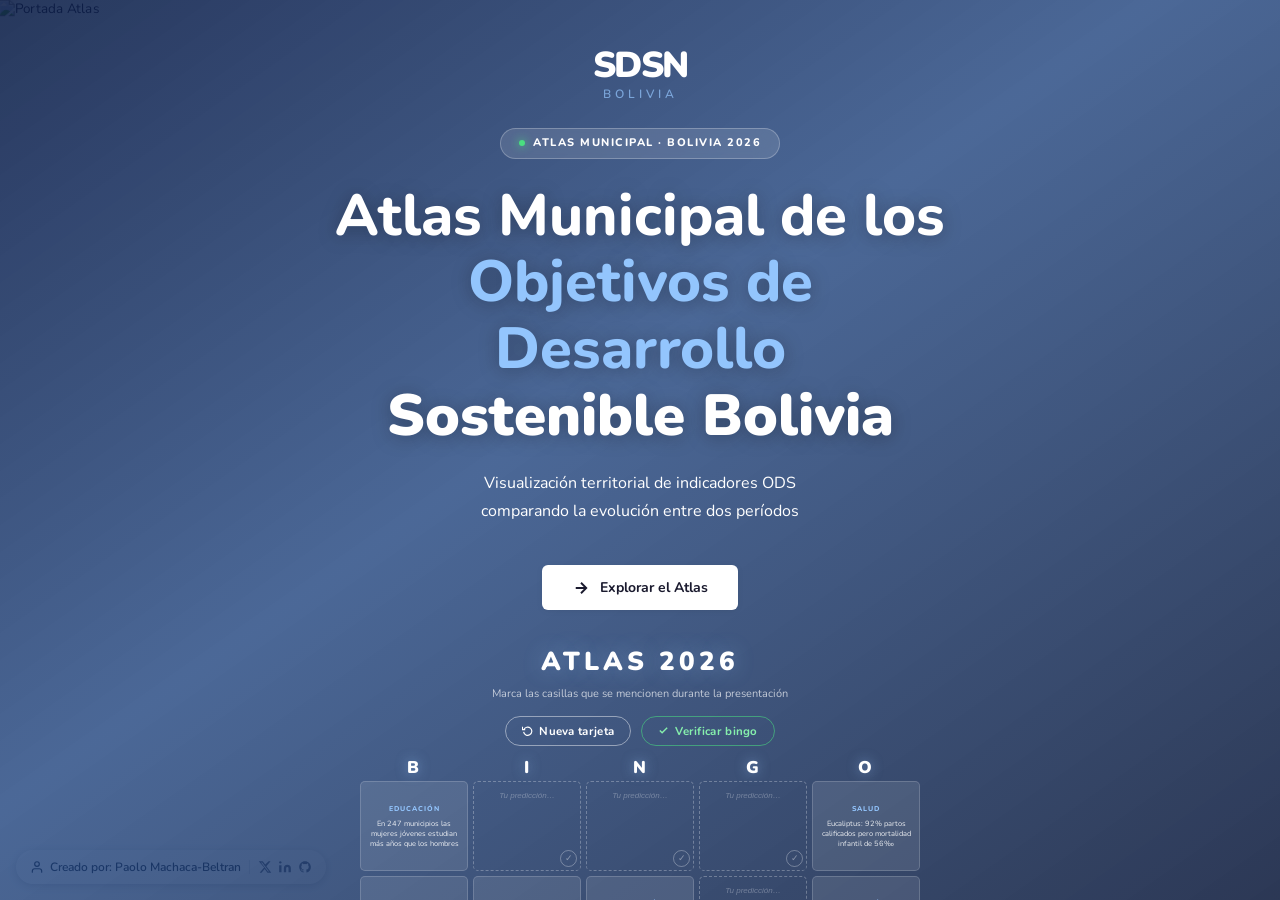
==== commit 4fd22c1c: "new" ====
--- a/index.html
+++ b/index.html
@@ -1,4 +1,4 @@
-<!DOCTYPE html>
+﻿<!DOCTYPE html>
 <html lang="es">
 <head>
   <!-- Google Analytics -->
@@ -20,6 +20,7 @@
   <script src="https://cdn.jsdelivr.net/npm/d3@7/dist/d3.min.js"></script>
   <script src="population_data.js"></script>
   <script src="ids.js"></script>
+  <script src="population_pyramid.js"></script>
 </head>
 <body>
 
@@ -45,6 +46,30 @@
         <svg width="18" height="18" viewBox="0 0 24 24" fill="none" stroke="currentColor" stroke-width="2.5"><path d="M5 12h14M12 5l7 7-7 7"/></svg>
         Explorar el Atlas
       </button>
+
+      <!-- ══════ BINGO ══════ -->
+      <div class="landing-bingo">
+        <div class="bingo-winner" id="bingo-winner">
+          <svg width="15" height="15" viewBox="0 0 24 24" fill="none" stroke="currentColor" stroke-width="3"><polyline points="20 6 9 17 4 12"/></svg>
+          ¡BINGO! Has completado una línea
+        </div>
+        <div class="bingo-heading">ATLAS 2026</div>
+        <p class="bingo-subtitle">Marca las casillas que se mencionen durante la presentación</p>
+        <div class="bingo-controls">
+          <button class="bingo-btn" onclick="bingoNewCard()">
+            <svg width="11" height="11" viewBox="0 0 24 24" fill="none" stroke="currentColor" stroke-width="2.5"><polyline points="1 4 1 10 7 10"/><path d="M3.51 15a9 9 0 1 0 .49-4.72"/></svg>
+            Nueva tarjeta
+          </button>
+          <button class="bingo-btn bingo-btn-check" onclick="bingoVerify()">
+            <svg width="11" height="11" viewBox="0 0 24 24" fill="none" stroke="currentColor" stroke-width="3"><polyline points="20 6 9 17 4 12"/></svg>
+            Verificar bingo
+          </button>
+        </div>
+        <div class="bingo-col-headers">
+          <span>B</span><span>I</span><span>N</span><span>G</span><span>O</span>
+        </div>
+        <div class="bingo-grid" id="bingo-grid"></div>
+      </div>
     </div>
   </div>
 
@@ -66,6 +91,7 @@
           <button class="nav-btn" onclick="showView('table')">Tabla de datos</button>
           <button class="nav-btn" onclick="showView('convergencia')">β-Convergencia</button>
           <button class="nav-btn" onclick="showView('ids')">Ranking IDS</button>
+          <button class="nav-btn" onclick="showView('pyramids')">Pirámides</button>
         </nav>
       </div>
       <div class="header-right">
@@ -362,10 +388,39 @@
     </div>
   </div>
 
+  <!-- ══════ VIEW: PIRÁMIDES ══════ -->
+  <div id="view-pyramids" class="view-pyramids hidden">
+    <div class="pyr-toolbar">
+      <div class="pyr-search-wrap">
+        <svg width="14" height="14" viewBox="0 0 24 24" fill="none" stroke="currentColor" stroke-width="2" class="pyr-search-icon"><circle cx="11" cy="11" r="8"/><path d="m21 21-4.35-4.35"/></svg>
+        <input type="text" id="pyr-search" placeholder="Buscar municipio… ej. Sucre, La Paz" autocomplete="off" spellcheck="false" />
+        <div id="pyr-search-results" class="pyr-search-results hidden"></div>
+      </div>
+      <div class="pyr-mun-header">
+        <span id="pyr-mun-name" class="pyr-mun-name">—</span>
+        <span id="pyr-mun-dept" class="pyr-mun-dept"></span>
+      </div>
+    </div>
+    <div class="pyr-content">
+      <div class="pyr-single-wrap">
+        <div id="pyr-main" class="pyr-svg-wrap"></div>
+      </div>
+      <div class="pyr-area-row">
+        <div class="pyr-area-toggle">
+          <button class="pyr-area-btn active" data-area="total">Total</button>
+          <button class="pyr-area-btn" data-area="urbana">Urbana</button>
+          <button class="pyr-area-btn" data-area="rural">Rural</button>
+        </div>
+      </div>
+      <div class="pyr-source">Fuente: INE Bolivia, Censo de Población y Vivienda 2024</div>
+    </div>
+  </div>
+
     </div><!-- /atlas-app -->
 
 
   <div id="map-tooltip" class="map-tooltip hidden"></div>
+  <div id="pyr-tooltip" class="pyr-tooltip"></div>
 
   <!-- Tutorial overlay -->
   <div id="tutorial-overlay" class="tut-overlay" style="display:none" role="dialog" aria-modal="true">
@@ -413,7 +468,333 @@
     <svg width="16" height="16" viewBox="0 0 24 24" fill="none" stroke="currentColor" stroke-width="2.5"><path d="M18 6L6 18M6 6l12 12"/></svg>
   </button>
 
-  <script src="script.js?v=19"></script>
+  <script src="script.js?v=21"></script>
+
+  <!-- ══════ PYRAMID RENDERING ══════ -->
+  <script>
+  /* ─────────────────────────────────────────────────────────
+     PIRÁMIDES POBLACIONALES · INE Bolivia Censo 2024
+     Self-contained — calls window.renderPyramidView()
+  ───────────────────────────────────────────────────────── */
+  (function () {
+    'use strict';
+
+    var AGE_GROUPS = ['0 a 5', '6 a 11', '12 a 17', '18 a 28', '29 a 39', '40 a 59', '60 o más'];
+
+    var _state = { mun: null, area: 'total' };
+    var _initialized = false;
+    var _resizeTimer = null;
+
+    /* ── Public entry point ── */
+    window.renderPyramidView = function () {
+      if (!_initialized) { _init(); _initialized = true; }
+      if (!_state.mun) {
+        var mapMun = _getMapSelectedMun();
+        if (mapMun) {
+          _selectMun(mapMun);
+        } else {
+          var keys = Object.keys(POPULATION_PYRAMID).sort();
+          if (keys.length) _selectMun(keys[0]);
+        }
+      } else {
+        _redraw();
+      }
+    };
+
+    /* ── One-time setup ── */
+    function _init() {
+      var inp     = document.getElementById('pyr-search');
+      var results = document.getElementById('pyr-search-results');
+
+      if (inp) {
+        inp.addEventListener('input', function () { _handleSearch(this.value.trim()); });
+        inp.addEventListener('focus', function () { if (this.value.trim()) _handleSearch(this.value.trim()); });
+        inp.addEventListener('blur', function () {
+          setTimeout(function () { if (results) results.classList.add('hidden'); }, 200);
+        });
+        inp.addEventListener('keydown', function (e) {
+          if (e.key === 'Escape') { if (results) results.classList.add('hidden'); this.blur(); }
+        });
+      }
+
+      document.querySelectorAll('.pyr-area-btn').forEach(function (btn) {
+        btn.addEventListener('click', function () {
+          document.querySelectorAll('.pyr-area-btn').forEach(function (b) { b.classList.remove('active'); });
+          this.classList.add('active');
+          _state.area = this.getAttribute('data-area');
+          _redraw();
+        });
+      });
+
+      window.addEventListener('resize', function () {
+        clearTimeout(_resizeTimer);
+        _resizeTimer = setTimeout(function () {
+          if (_state.mun) _redraw();
+        }, 160);
+      });
+    }
+
+    /* ── Read selected municipality from Maps view ── */
+    function _getMapSelectedMun() {
+      var sec = document.getElementById('mun-info-section');
+      if (sec && sec.style.display !== 'none') {
+        var el = sec.querySelector('.mun-card-name');
+        if (el) {
+          var n = el.textContent.trim();
+          if (n && POPULATION_PYRAMID[n]) return n;
+        }
+      }
+      var inp = document.getElementById('municipality-search');
+      if (inp && inp.value.trim() && POPULATION_PYRAMID[inp.value.trim()]) return inp.value.trim();
+      return null;
+    }
+
+    /* ── Search dropdown ── */
+    function _handleSearch(q) {
+      var results = document.getElementById('pyr-search-results');
+      if (!results) return;
+      if (!q) { results.classList.add('hidden'); return; }
+      var norm = function (s) {
+        return s.toLowerCase().normalize('NFD').replace(/[̀-ͯ]/g, '');
+      };
+      var lower = norm(q);
+      var matches = Object.keys(POPULATION_PYRAMID).filter(function (k) {
+        return norm(k).indexOf(lower) !== -1 ||
+               norm(POPULATION_PYRAMID[k].departamento).indexOf(lower) !== -1;
+      }).sort().slice(0, 12);
+      if (!matches.length) { results.classList.add('hidden'); return; }
+      results.innerHTML = matches.map(function (k) {
+        return '<div class="pyr-search-item" data-mun="' + _esc(k) + '">' +
+          '<span class="pyr-search-name">' + _esc(k) + '</span>' +
+          '<span class="pyr-search-dept">' + _esc(POPULATION_PYRAMID[k].departamento) + '</span>' +
+        '</div>';
+      }).join('');
+      results.classList.remove('hidden');
+      results.querySelectorAll('.pyr-search-item').forEach(function (item) {
+        item.addEventListener('mousedown', function (e) {
+          e.preventDefault();
+          var mun = this.getAttribute('data-mun');
+          _selectMun(mun);
+          var inp = document.getElementById('pyr-search');
+          if (inp) inp.value = mun;
+          results.classList.add('hidden');
+        });
+      });
+    }
+
+    /* ── Select and render a municipality ── */
+    function _selectMun(name) {
+      _state.mun = name;
+      var inp = document.getElementById('pyr-search');
+      if (inp && inp.value !== name) inp.value = name;
+      var nameEl = document.getElementById('pyr-mun-name');
+      var deptEl = document.getElementById('pyr-mun-dept');
+      var d = POPULATION_PYRAMID[name];
+      if (nameEl) nameEl.textContent = name;
+      if (deptEl && d) deptEl.textContent = d.departamento;
+      _redraw();
+    }
+
+    /* ── Redraw both pyramids ── */
+    function _redraw() {
+      if (!_state.mun) return;
+      var d = POPULATION_PYRAMID[_state.mun];
+      if (!d) return;
+      var areaData = d[_state.area];
+      if (!areaData) return;
+
+      /* Max = total (h+m) per year per age group, both years */
+      var maxVal = 1;
+      AGE_GROUPS.forEach(function (ag) {
+        var row = areaData[ag];
+        if (!row) return;
+        maxVal = Math.max(maxVal,
+          (row.h2012 || 0) + (row.m2012 || 0),
+          (row.h2024 || 0) + (row.m2024 || 0));
+      });
+
+      _drawComparisonPyramid('pyr-main', areaData, maxVal);
+    }
+
+    /* ── Draw comparison pyramid: 2012 left · 2024 right ── */
+    function _drawComparisonPyramid(containerId, areaData, maxVal) {
+      var container = document.getElementById(containerId);
+      if (!container) return;
+
+      var W = Math.max(container.getBoundingClientRect().width, container.clientWidth, 300);
+      var H = Math.max(300, Math.min(500, W * 0.68));
+
+      var margin    = { top: 10, right: 14, bottom: 44, left: 14 };
+      var innerW    = W - margin.left - margin.right;
+      var innerH    = H - margin.top - margin.bottom;
+      var midX      = innerW / 2;
+      var labelGap  = 60;
+      var barSpace  = (innerW - labelGap) / 2;
+
+      var isDark       = document.documentElement.getAttribute('data-theme') === 'dark';
+      var colorGrid    = isDark ? '#2d3348' : '#f0f1f3';
+      var colorAxis    = isDark ? '#3a3f52' : '#e5e7eb';
+      var colorLabel   = isDark ? '#9ba3b8' : '#6b7280';
+      var colorTick    = isDark ? '#6b7490' : '#9ca3af';
+      var colorDivider = isDark ? '#4b5563' : '#d1d5db';
+      var color2012    = isDark ? '#7c9fc0' : '#94a3b8';
+      var color2024    = '#3b82f6';
+
+      var xScale = d3.scaleLinear()
+        .domain([0, maxVal])
+        .range([0, barSpace])
+        .nice();
+
+      var yScale = d3.scaleBand()
+        .domain(AGE_GROUPS)
+        .range([innerH, 0])
+        .padding(0.13);
+
+      var bandH = yScale.bandwidth();
+
+      container.innerHTML = '';
+
+      var svg = d3.select(container).append('svg')
+        .attr('width', W).attr('height', H);
+
+      var g = svg.append('g')
+        .attr('transform', 'translate(' + margin.left + ',' + margin.top + ')');
+
+      /* Gridlines */
+      xScale.ticks(4).forEach(function (t) {
+        if (t === 0) return;
+        var lx = midX - labelGap / 2 - xScale(t);
+        var rx = midX + labelGap / 2 + xScale(t);
+        g.append('line').attr('x1', lx).attr('x2', lx).attr('y1', 0).attr('y2', innerH)
+          .attr('stroke', colorGrid).attr('stroke-width', 1);
+        g.append('line').attr('x1', rx).attr('x2', rx).attr('y1', 0).attr('y2', innerH)
+          .attr('stroke', colorGrid).attr('stroke-width', 1);
+      });
+
+      /* 2012 bars — LEFT */
+      g.selectAll('.b12')
+        .data(AGE_GROUPS).enter().append('rect')
+          .attr('x', function (ag) {
+            var row = areaData[ag] || {};
+            var v = (row.h2012 || 0) + (row.m2012 || 0);
+            return midX - labelGap / 2 - xScale(v);
+          })
+          .attr('y',      function (ag) { return yScale(ag); })
+          .attr('width',  function (ag) {
+            var row = areaData[ag] || {};
+            return xScale((row.h2012 || 0) + (row.m2012 || 0));
+          })
+          .attr('height', bandH)
+          .attr('fill', color2012).attr('rx', 2).attr('opacity', 0.85)
+          .on('mousemove', function (event, ag) {
+            var row = areaData[ag] || {};
+            _showTip(event, ag, 'Censo 2012', (row.h2012 || 0) + (row.m2012 || 0));
+          })
+          .on('mouseleave', _hideTip);
+
+      /* 2024 bars — RIGHT */
+      g.selectAll('.b24')
+        .data(AGE_GROUPS).enter().append('rect')
+          .attr('x', midX + labelGap / 2)
+          .attr('y',      function (ag) { return yScale(ag); })
+          .attr('width',  function (ag) {
+            var row = areaData[ag] || {};
+            return xScale((row.h2024 || 0) + (row.m2024 || 0));
+          })
+          .attr('height', bandH)
+          .attr('fill', color2024).attr('rx', 2).attr('opacity', 0.88)
+          .on('mousemove', function (event, ag) {
+            var row = areaData[ag] || {};
+            _showTip(event, ag, 'Censo 2024', (row.h2024 || 0) + (row.m2024 || 0));
+          })
+          .on('mouseleave', _hideTip);
+
+      /* Center divider */
+      g.append('line')
+        .attr('x1', midX).attr('x2', midX)
+        .attr('y1', 0).attr('y2', innerH)
+        .attr('stroke', colorDivider).attr('stroke-width', 1);
+
+      /* Age group labels in center */
+      AGE_GROUPS.forEach(function (ag) {
+        g.append('text')
+          .attr('x', midX)
+          .attr('y', yScale(ag) + bandH / 2)
+          .attr('dy', '0.35em')
+          .attr('text-anchor', 'middle')
+          .attr('fill', colorLabel)
+          .style('font-size', '9.5px')
+          .style('font-family', 'Nunito, sans-serif')
+          .style('font-weight', '700')
+          .style('pointer-events', 'none')
+          .text(ag);
+      });
+
+      /* X axis baseline */
+      var axG = g.append('g').attr('transform', 'translate(0,' + innerH + ')');
+      axG.append('line').attr('x1', 0).attr('x2', innerW)
+        .attr('stroke', colorAxis).attr('stroke-width', 1);
+
+      /* Tick labels */
+      xScale.ticks(4).forEach(function (t) {
+        if (t === 0) return;
+        var lx = midX - labelGap / 2 - xScale(t);
+        var rx = midX + labelGap / 2 + xScale(t);
+        axG.append('text').attr('x', lx).attr('y', 13).attr('text-anchor', 'middle')
+          .attr('fill', colorTick).style('font-size', '9px').style('font-family', 'DM Mono, monospace')
+          .text(_fmtN(t));
+        axG.append('text').attr('x', rx).attr('y', 13).attr('text-anchor', 'middle')
+          .attr('fill', colorTick).style('font-size', '9px').style('font-family', 'DM Mono, monospace')
+          .text(_fmtN(t));
+      });
+
+      /* Legend */
+      var ly  = innerH + 32;
+      var l1x = midX - 78;
+      var l2x = midX + 16;
+      g.append('rect').attr('x', l1x).attr('y', ly - 7).attr('width', 9).attr('height', 9)
+        .attr('fill', color2012).attr('opacity', 0.85).attr('rx', 2);
+      g.append('text').attr('x', l1x + 12).attr('y', ly).attr('dy', '0.1em')
+        .attr('fill', colorLabel).style('font-size', '10px').style('font-family', 'Nunito, sans-serif')
+        .text('Censo 2012');
+      g.append('rect').attr('x', l2x).attr('y', ly - 7).attr('width', 9).attr('height', 9)
+        .attr('fill', color2024).attr('opacity', 0.88).attr('rx', 2);
+      g.append('text').attr('x', l2x + 12).attr('y', ly).attr('dy', '0.1em')
+        .attr('fill', colorLabel).style('font-size', '10px').style('font-family', 'Nunito, sans-serif')
+        .text('Censo 2024');
+    }
+
+    /* ── Tooltip ── */
+    function _showTip(event, ag, label, val) {
+      var el = document.getElementById('pyr-tooltip');
+      if (!el) return;
+      el.innerHTML = '<strong>' + _esc(ag) + '</strong>&nbsp;&nbsp;' + label +
+        '<br>Total: <strong>' + _fmtFull(val) + '</strong> hab.';
+      el.style.display = 'block';
+      el.style.left = (event.clientX + 16) + 'px';
+      el.style.top  = (event.clientY - 52) + 'px';
+    }
+    function _hideTip() {
+      var el = document.getElementById('pyr-tooltip');
+      if (el) el.style.display = 'none';
+    }
+
+    /* ── Formatters ── */
+    function _fmtN(n) {
+      if (n >= 1000000) return (n / 1000000).toFixed(1).replace('.0', '') + 'M';
+      if (n >= 10000)   return Math.round(n / 1000) + 'k';
+      if (n >= 1000)    return (n / 1000).toFixed(1).replace('.0', '') + 'k';
+      return String(n);
+    }
+    function _fmtFull(n) {
+      return n.toString().replace(/\B(?=(\d{3})+(?!\d))/g, '.');
+    }
+    function _esc(s) {
+      return String(s).replace(/&/g, '&amp;').replace(/</g, '&lt;').replace(/>/g, '&gt;').replace(/"/g, '&quot;');
+    }
+
+  })();
+  </script>
 
   <script>
   /* ─── Theme: restore from localStorage before first paint ─── */
@@ -444,19 +825,22 @@
       var btn = document.querySelector('.nav-btn[onclick="showView(\'' + view + '\')"]');
       if (btn) btn.classList.add('active');
 
-      var isMaps  = view === 'maps';
-      var isTable = view === 'table';
-      var isConv  = view === 'convergencia';
-      var isIds   = view === 'ids';
-
-      var vMaps  = document.getElementById('view-maps');
-      var vTable = document.getElementById('view-table');
-      var vConv  = document.getElementById('view-convergencia');
-      var vIds   = document.getElementById('view-ids');
-      if (vMaps)  vMaps.classList.toggle('hidden', !isMaps);
-      if (vTable) vTable.classList.toggle('hidden', !isTable);
-      if (vConv)  vConv.classList.toggle('hidden', !isConv);
-      if (vIds)   vIds.classList.toggle('hidden', !isIds);
+      var isMaps     = view === 'maps';
+      var isTable    = view === 'table';
+      var isConv     = view === 'convergencia';
+      var isIds      = view === 'ids';
+      var isPyramids = view === 'pyramids';
+
+      var vMaps     = document.getElementById('view-maps');
+      var vTable    = document.getElementById('view-table');
+      var vConv     = document.getElementById('view-convergencia');
+      var vIds      = document.getElementById('view-ids');
+      var vPyramids = document.getElementById('view-pyramids');
+      if (vMaps)     vMaps.classList.toggle('hidden', !isMaps);
+      if (vTable)    vTable.classList.toggle('hidden', !isTable);
+      if (vConv)     vConv.classList.toggle('hidden', !isConv);
+      if (vIds)      vIds.classList.toggle('hidden', !isIds);
+      if (vPyramids) vPyramids.classList.toggle('hidden', !isPyramids);
 
       /* Always hide loading overlay when leaving map view */
       if (!isMaps) {
@@ -497,6 +881,11 @@
             if (window.idsMapInstance) window.idsMapInstance.invalidateSize();
           }, delay);
         });
+      } else if (isPyramids) {
+        setTimeout(function () {
+          if (_activeView !== 'pyramids') return;
+          if (typeof renderPyramidView === 'function') renderPyramidView();
+        }, 60);
       }
     };
   })();
@@ -788,5 +1177,157 @@
     };
   })();
   </script>
+
+  <!-- ══════ BINGO GAME ══════ -->
+  <script>
+  (function () {
+    'use strict';
+
+    var FILLED = [
+      {tag:'Energía',   text:'Cuatro Cañadas: 96% con electricidad pero 100% en pobreza energética'},
+      {tag:'Energía',   text:'Puerto Siles: 93% cobertura eléctrica y 100% pobreza energética'},
+      {tag:'Agua',      text:'La Guardia: 98% con agua potable pero solo 14% con saneamiento'},
+      {tag:'Agua',      text:'Puerto Quijarro: agua 97% — saneamiento 12%'},
+      {tag:'Nutrición', text:'San Pedro: 42 ton agrícolas por persona y 31% de niños desnutridos'},
+      {tag:'Salud',     text:'Eucaliptus: 92% partos calificados pero mortalidad infantil de 56‰'},
+      {tag:'Nutrición', text:'Huachacalla: desnutrición bajó 29pp y el sobrepeso subió al mismo tiempo'},
+      {tag:'Educación', text:'Puerto Siles: 100% profesores calificados en inicial, solo 43% en secundaria'},
+      {tag:'Educación', text:'En 247 municipios las mujeres jóvenes estudian más años que los hombres'},
+      {tag:'Educación', text:'En 287 municipios más hombres que mujeres abandonan secundaria'},
+      {tag:'Retroceso', text:'8 municipios tienen menos personas alfabetizadas en 2024 que en 2012'},
+      {tag:'Retroceso', text:'Vila Vila: embarazo adolescente subió de 0.39 a 0.56 hijos/mujer entre 2012 y 2024'}
+    ];
+
+    var EMPTY_HINTS = [
+      '¿Qué municipio tiene el IDS más alto en 2024?',
+      '¿Cuántos municipios cubre el Atlas?',
+      '¿Qué ODS mejoró más en Bolivia entre 2012 y 2024?',
+      '¿Qué departamento tiene más municipios en meta alcanzada?',
+      '¿Cuántos municipios empeoraron su tasa de mortalidad infantil?',
+      '¿Qué municipio rural lidera el ranking IDS?',
+      '¿Qué ODS tiene más municipios en reto grande?',
+      '¿Cuántos municipios tienen cobertura eléctrica superior al 90%?',
+      '¿Cuál es el municipio con mayor mejora en saneamiento?',
+      '¿En cuántos municipios subió el sobrepeso infantil?',
+      '¿Qué municipio tiene la mayor paradoja entre agua y saneamiento?',
+      '¿Cuántos municipios mejoraron su ranking IDS entre 2012 y 2024?'
+    ];
+
+    function shuffle(arr) {
+      var a = arr.slice();
+      for (var i = a.length - 1; i > 0; i--) {
+        var j = Math.floor(Math.random() * (i + 1));
+        var t = a[i]; a[i] = a[j]; a[j] = t;
+      }
+      return a;
+    }
+
+    function toggleCell(div) {
+      if (div.classList.contains('bingo-cell-free')) return;
+      var on = div.getAttribute('data-checked') === '1';
+      div.setAttribute('data-checked', on ? '0' : '1');
+    }
+
+    function buildPool() {
+      var filled  = shuffle(FILLED).map(function(d) { return {type:'filled', d:d}; });
+      var empties = shuffle(EMPTY_HINTS).map(function(h) { return {type:'empty', h:h}; });
+      var pool    = shuffle(filled.concat(empties));  // 24 cells
+      pool.splice(12, 0, {type:'free'});               // center = FREE
+      return pool;
+    }
+
+    function makeCell(cell) {
+      var div = document.createElement('div');
+      div.className = 'bingo-cell';
+
+      if (cell.type === 'free') {
+        div.classList.add('bingo-cell-free');
+        div.setAttribute('data-checked', '1');
+        div.innerHTML =
+          '<div class="bingo-free-star">★</div>' +
+          '<div class="bingo-free-text">SDSN<br>Bolivia<br>2026</div>';
+
+      } else if (cell.type === 'filled') {
+        div.classList.add('bingo-cell-filled');
+        div.setAttribute('data-checked', '0');
+        var tag = document.createElement('span');
+        tag.className = 'bingo-cell-tag';
+        tag.textContent = cell.d.tag;
+        var txt = document.createElement('span');
+        txt.className = 'bingo-cell-text';
+        txt.textContent = cell.d.text;
+        var chk = document.createElement('div');
+        chk.className = 'bingo-cell-check';
+        chk.textContent = '✓';
+        div.appendChild(tag);
+        div.appendChild(txt);
+        div.appendChild(chk);
+        div.addEventListener('click', function () { toggleCell(div); });
+        chk.addEventListener('click', function (e) { e.stopPropagation(); toggleCell(div); });
+
+      } else {
+        div.classList.add('bingo-cell-empty');
+        div.setAttribute('data-checked', '0');
+
+        var inp = document.createElement('div');
+        inp.className = 'bingo-cell-input';
+        inp.setAttribute('contenteditable', 'true');
+        inp.setAttribute('data-placeholder', 'Tu predicción…');
+        inp.addEventListener('click', function (e) { e.stopPropagation(); });
+        inp.addEventListener('keydown', function (e) { e.stopPropagation(); });
+
+        var tog = document.createElement('button');
+        tog.className = 'bingo-cell-toggle';
+        tog.type = 'button';
+        tog.title = 'Marcar / desmarcar';
+        tog.textContent = '✓';
+        tog.addEventListener('click', function (e) { e.stopPropagation(); toggleCell(div); });
+
+        var chk = document.createElement('div');
+        chk.className = 'bingo-cell-check';
+        chk.textContent = '✓';
+        chk.addEventListener('click', function (e) { e.stopPropagation(); toggleCell(div); });
+
+        div.appendChild(inp);
+        div.appendChild(tog);
+        div.appendChild(chk);
+      }
+
+      return div;
+    }
+
+    window.bingoNewCard = function () {
+      var grid   = document.getElementById('bingo-grid');
+      var banner = document.getElementById('bingo-winner');
+      if (!grid) return;
+      if (banner) banner.style.display = 'none';
+      grid.innerHTML = '';
+      buildPool().forEach(function (cell) { grid.appendChild(makeCell(cell)); });
+    };
+
+    window.bingoVerify = function () {
+      var grid = document.getElementById('bingo-grid');
+      if (!grid) return;
+      var els     = grid.querySelectorAll('.bingo-cell');
+      var checked = Array.prototype.map.call(els, function (c) {
+        return c.getAttribute('data-checked') === '1';
+      });
+      var LINES = [
+        [0,1,2,3,4],[5,6,7,8,9],[10,11,12,13,14],[15,16,17,18,19],[20,21,22,23,24],
+        [0,5,10,15,20],[1,6,11,16,21],[2,7,12,17,22],[3,8,13,18,23],[4,9,14,19,24],
+        [0,6,12,18,24],[4,8,12,16,20]
+      ];
+      var won = LINES.some(function (line) {
+        return line.every(function (i) { return checked[i]; });
+      });
+      var banner = document.getElementById('bingo-winner');
+      if (banner) banner.style.display = won ? 'flex' : 'none';
+    };
+
+    /* Init on load */
+    window.bingoNewCard();
+  })();
+  </script>
 </body>
 </html>
+
--- a/style.css
+++ b/style.css
@@ -74,8 +74,8 @@
 ───────────────────────────────────────────── */
 .landing {
   position: fixed; inset: 0; z-index: 9999;
-  display: flex; align-items: center; justify-content: center;
-  overflow: hidden;
+  display: flex; align-items: flex-start; justify-content: center;
+  overflow-y: auto; overflow-x: hidden;
 }
 .landing.hidden { display: none; }
 
@@ -104,8 +104,11 @@
 .landing-content {
   position: relative; z-index: 1;
   text-align: center; color: white;
-  padding: 48px 40px;
+  padding: 48px 40px 40px;
   max-width: 700px;
+  width: 100%;
+  margin-top: auto;
+  margin-bottom: auto;
   animation: heroFadeUp .8s cubic-bezier(.4,0,.2,1) both;
 }
 @keyframes heroFadeUp {
@@ -1165,7 +1168,7 @@
 body,
 .site-header, .sidebar, .map-area,
 .cartogram-layout, .page-wrapper,
-.view-table, .view-convergencia, .view-ids {
+.view-table, .view-convergencia, .view-ids, .view-pyramids {
   transition: background-color 0.3s ease, color 0.3s ease, border-color 0.3s ease;
 }
 
@@ -1365,4 +1368,455 @@
 [data-theme="dark"] .tut-nav-btn   { background: #1c1f2e; color: var(--text-main); border-color: var(--border); }
 [data-theme="dark"] .tut-nav-btn:hover  { background: #2d3348; }
 [data-theme="dark"] .tut-nav-primary    { background: var(--blue); color: #0f1117; border-color: var(--blue); }
+
+/* ═══════════════════════════════════════════════════════════════
+   VIEW: PIRÁMIDES POBLACIONALES
+   ═══════════════════════════════════════════════════════════════ */
+
+.view-pyramids {
+  margin-top: var(--header-h);
+  display: flex;
+  flex-direction: column;
+  height: calc(100vh - var(--header-h));
+  overflow-y: auto;
+  background: var(--bg);
+  transition: background-color 0.3s ease, color 0.3s ease, border-color 0.3s ease;
+}
+.view-pyramids.hidden { display: none; }
+
+/* ── Toolbar ── */
+.pyr-toolbar {
+  display: flex;
+  align-items: center;
+  gap: 16px;
+  padding: 9px 20px;
+  background: var(--surface);
+  border-bottom: 1px solid var(--border);
+  flex-shrink: 0;
+  flex-wrap: wrap;
+}
+
+/* ── Search ── */
+.pyr-search-wrap {
+  position: relative;
+  display: flex;
+  align-items: center;
+}
+.pyr-search-icon {
+  position: absolute;
+  left: 9px;
+  color: var(--text-light);
+  pointer-events: none;
+  flex-shrink: 0;
+}
+#pyr-search {
+  padding: 6px 10px 6px 30px;
+  border: 1px solid var(--border);
+  border-radius: var(--radius-sm);
+  background: var(--surface);
+  color: var(--text-main);
+  font-family: 'Nunito', sans-serif;
+  font-size: 12.5px;
+  width: 260px;
+  outline: none;
+  transition: border-color var(--transition), box-shadow var(--transition);
+}
+#pyr-search::placeholder { color: var(--text-light); }
+#pyr-search:focus {
+  border-color: var(--blue);
+  box-shadow: 0 0 0 3px rgba(26,92,168,.12);
+}
+
+.pyr-search-results {
+  position: absolute;
+  top: calc(100% + 4px);
+  left: 0;
+  width: 100%;
+  min-width: 270px;
+  background: var(--surface);
+  border: 1px solid var(--border);
+  border-radius: var(--radius-sm);
+  box-shadow: var(--shadow-lg);
+  z-index: 400;
+  max-height: 280px;
+  overflow-y: auto;
+}
+.pyr-search-results.hidden { display: none; }
+.pyr-search-item {
+  display: flex;
+  align-items: center;
+  justify-content: space-between;
+  padding: 7px 12px;
+  cursor: pointer;
+  border-bottom: 1px solid var(--border-soft);
+  transition: background var(--transition);
+}
+.pyr-search-item:last-child { border-bottom: none; }
+.pyr-search-item:hover { background: var(--blue-ghost); }
+.pyr-search-name { font-size: 12.5px; font-weight: 600; color: var(--text-main); }
+.pyr-search-dept { font-size: 11px; color: var(--text-muted); margin-left: 8px; }
+
+/* ── Municipality label ── */
+.pyr-mun-header { display: flex; align-items: baseline; gap: 8px; }
+.pyr-mun-name   { font-size: 15px; font-weight: 800; color: var(--navy); }
+.pyr-mun-dept   { font-size: 11px; color: var(--text-muted); font-weight: 600; }
+
+/* ── Main content area ── */
+.pyr-content {
+  flex: 1;
+  display: flex;
+  flex-direction: column;
+  align-items: center;
+  padding: 20px 20px 24px;
+  gap: 16px;
+  overflow-y: auto;
+}
+
+/* ── Two-pyramid row ── */
+.pyr-single-wrap {
+  width: 100%;
+  max-width: 680px;
+}
+.pyr-svg-wrap {
+  background: var(--surface);
+  border: 1px solid var(--border);
+  border-radius: var(--radius);
+  overflow: hidden;
+  width: 100%;
+}
+
+/* ── Area toggle (secondary, understated) ── */
+.pyr-area-row { display: flex; justify-content: center; }
+.pyr-area-toggle {
+  display: flex;
+  background: var(--bg);
+  border: 1px solid var(--border);
+  border-radius: 20px;
+  padding: 3px;
+  gap: 2px;
+}
+.pyr-area-btn {
+  padding: 4px 15px;
+  border: none;
+  border-radius: 16px;
+  background: transparent;
+  color: var(--text-muted);
+  font-family: 'Nunito', sans-serif;
+  font-size: 11px;
+  font-weight: 700;
+  cursor: pointer;
+  transition: var(--transition);
+}
+.pyr-area-btn.active {
+  background: var(--surface);
+  color: var(--text-main);
+  box-shadow: var(--shadow-sm);
+}
+.pyr-area-btn:hover:not(.active) { color: var(--text-main); }
+
+/* ── Source note ── */
+.pyr-source {
+  font-size: 10.5px;
+  color: var(--text-light);
+  font-family: 'DM Mono', monospace;
+  text-align: center;
+}
+
+/* ── Tooltip ── */
+.pyr-tooltip {
+  position: fixed;
+  z-index: 8000;
+  background: var(--surface);
+  border: 1px solid var(--border);
+  border-radius: var(--radius-sm);
+  padding: 7px 11px;
+  font-family: 'Nunito', sans-serif;
+  font-size: 12px;
+  color: var(--text-main);
+  pointer-events: none;
+  box-shadow: var(--shadow-md);
+  line-height: 1.55;
+  white-space: nowrap;
+  display: none;
+}
+
+/* ── Fullscreen ── */
+:fullscreen .view-pyramids,
+:-webkit-full-screen .view-pyramids,
+:-moz-full-screen .view-pyramids { margin-top: 0 !important; height: 100vh !important; }
+
+/* ── Dark mode ── */
+[data-theme="dark"] .pyr-search-item:hover { background: var(--blue-ghost); }
+[data-theme="dark"] .pyr-area-btn.active   { background: #1c1f2e; }
+[data-theme="dark"] #pyr-search:focus      { box-shadow: 0 0 0 3px rgba(96,165,250,.15); }
 [data-theme="dark"] .tut-nav-primary:hover { background: #93c5fd; border-color: #93c5fd; }
+
+/* ═══════════════════════════════════════════════════════════════
+   LANDING BINGO · Atlas Municipal ODS Bolivia 2026
+   ═══════════════════════════════════════════════════════════════ */
+
+.landing-bingo {
+  margin-top: 32px;
+  width: 100%;
+}
+
+/* ── Winner banner ── */
+.bingo-winner {
+  display: none;
+  align-items: center;
+  justify-content: center;
+  gap: 8px;
+  background: rgba(74,222,128,.14);
+  border: 1px solid rgba(74,222,128,.40);
+  border-radius: 8px;
+  padding: 10px 20px;
+  margin-bottom: 14px;
+  color: #4ade80;
+  font-size: 13px;
+  font-weight: 700;
+  letter-spacing: .2px;
+}
+
+/* ── Heading & subtitle ── */
+.bingo-heading {
+  font-size: 26px;
+  font-weight: 900;
+  letter-spacing: 4px;
+  color: #fff;
+  margin-bottom: 5px;
+  text-transform: uppercase;
+  text-shadow: 0 0 20px rgba(147,197,253,.35);
+}
+.bingo-subtitle {
+  font-size: 11px;
+  opacity: .68;
+  margin-bottom: 13px;
+  line-height: 1.5;
+}
+
+/* ── Control buttons ── */
+.bingo-controls {
+  display: flex;
+  gap: 10px;
+  justify-content: center;
+  margin-bottom: 13px;
+}
+.bingo-btn {
+  display: inline-flex; align-items: center; gap: 6px;
+  padding: 6px 16px;
+  border: 1px solid rgba(255,255,255,.45);
+  border-radius: 20px;
+  background: transparent;
+  color: white;
+  font-family: 'Nunito', sans-serif;
+  font-size: 11.5px; font-weight: 700;
+  cursor: pointer;
+  transition: background .15s ease, border-color .15s ease;
+  letter-spacing: .3px;
+}
+.bingo-btn:hover {
+  background: rgba(255,255,255,.13);
+  border-color: rgba(255,255,255,.80);
+}
+.bingo-btn-check {
+  border-color: rgba(74,222,128,.55);
+  color: #86efac;
+}
+.bingo-btn-check:hover {
+  background: rgba(74,222,128,.12);
+  border-color: #4ade80;
+  color: #4ade80;
+}
+
+/* ── BINGO column headers ── */
+.bingo-col-headers {
+  display: grid;
+  grid-template-columns: repeat(5, 1fr);
+  gap: 5px;
+  max-width: 560px;
+  margin: 0 auto 5px;
+}
+.bingo-col-headers span {
+  text-align: center;
+  font-size: 17px;
+  font-weight: 900;
+  color: #fff;
+  letter-spacing: 2px;
+  line-height: 1;
+  text-shadow: 0 0 12px rgba(147,197,253,.5);
+}
+
+/* ── Grid ── */
+.bingo-grid {
+  display: grid;
+  grid-template-columns: repeat(5, 1fr);
+  gap: 5px;
+  max-width: 560px;
+  margin: 0 auto;
+}
+
+/* ── Base cell ── */
+.bingo-cell {
+  position: relative;
+  display: flex;
+  flex-direction: column;
+  align-items: center;
+  justify-content: center;
+  min-height: 90px;
+  padding: 7px 5px 5px;
+  border-radius: 5px;
+  text-align: center;
+  overflow: hidden;
+  box-sizing: border-box;
+  transition: background .14s ease;
+}
+
+/* ── Pre-filled (paradox data) ── */
+.bingo-cell-filled {
+  background: rgba(255,255,255,.10);
+  border: 1px solid rgba(255,255,255,.17);
+  cursor: pointer;
+}
+.bingo-cell-filled:hover {
+  background: rgba(255,255,255,.16);
+}
+
+/* ── Empty (prediction) ── */
+.bingo-cell-empty {
+  background: transparent;
+  border: 1px dashed rgba(255,255,255,.28);
+}
+.bingo-cell-empty:hover {
+  background: rgba(255,255,255,.04);
+}
+
+/* ── Free center cell ── */
+.bingo-cell-free {
+  background: rgba(26,92,168,.50);
+  border: 1px solid rgba(147,197,253,.35);
+  cursor: default;
+}
+
+/* ── Category tag ── */
+.bingo-cell-tag {
+  display: block;
+  font-size: 7px;
+  font-weight: 800;
+  letter-spacing: 1px;
+  text-transform: uppercase;
+  color: #93c5fd;
+  margin-bottom: 4px;
+  flex-shrink: 0;
+}
+
+/* ── Paradox text ── */
+.bingo-cell-text {
+  font-size: 7.5px;
+  line-height: 1.35;
+  color: rgba(255,255,255,.88);
+  overflow: hidden;
+  display: -webkit-box;
+  -webkit-line-clamp: 5;
+  -webkit-box-orient: vertical;
+}
+
+/* ── Free cell content ── */
+.bingo-free-star {
+  font-size: 16px;
+  line-height: 1;
+  margin-bottom: 3px;
+  color: #fde68a;
+}
+.bingo-free-text {
+  font-size: 8.5px;
+  font-weight: 800;
+  color: #93c5fd;
+  line-height: 1.45;
+  letter-spacing: .3px;
+}
+
+/* ── Empty cell input ── */
+.bingo-cell-input {
+  position: absolute;
+  inset: 0;
+  padding: 8px 6px 22px;
+  font-family: 'Nunito', sans-serif;
+  font-size: 8px;
+  color: rgba(255,255,255,.90);
+  line-height: 1.45;
+  background: transparent;
+  border: none;
+  outline: none;
+  text-align: center;
+  word-break: break-word;
+  overflow: hidden;
+  cursor: text;
+  z-index: 1;
+}
+.bingo-cell-input:empty::before {
+  content: attr(data-placeholder);
+  color: rgba(255,255,255,.30);
+  font-style: italic;
+  display: block;
+}
+.bingo-cell-input:focus {
+  background: rgba(255,255,255,.05);
+  border-radius: 5px;
+}
+
+/* ── Toggle button (empty cells only) ── */
+.bingo-cell-toggle {
+  position: absolute;
+  bottom: 3px;
+  right: 3px;
+  width: 17px;
+  height: 17px;
+  border-radius: 50%;
+  border: 1.5px solid rgba(255,255,255,.30);
+  background: transparent;
+  color: rgba(255,255,255,.40);
+  font-size: 9px;
+  display: flex;
+  align-items: center;
+  justify-content: center;
+  cursor: pointer;
+  z-index: 2;
+  padding: 0;
+  transition: all .14s ease;
+  line-height: 1;
+}
+.bingo-cell-toggle:hover {
+  border-color: #4ade80;
+  color: #4ade80;
+  background: rgba(74,222,128,.10);
+}
+.bingo-cell[data-checked="1"] .bingo-cell-toggle {
+  background: #4ade80;
+  border-color: #4ade80;
+  color: #052e16;
+}
+
+/* ── Checkmark overlay (all marked cells) ── */
+.bingo-cell-check {
+  position: absolute;
+  inset: 0;
+  display: flex;
+  align-items: center;
+  justify-content: center;
+  font-size: 38px;
+  font-weight: 900;
+  color: #4ade80;
+  background: rgba(0,0,0,.42);
+  border-radius: 5px;
+  opacity: 0;
+  pointer-events: none;
+  transition: opacity .15s ease;
+  line-height: 1;
+  z-index: 3;
+}
+.bingo-cell[data-checked="1"] .bingo-cell-check {
+  opacity: 1;
+  pointer-events: auto;
+  cursor: pointer;
+}
+.bingo-cell-free .bingo-cell-check { display: none; }
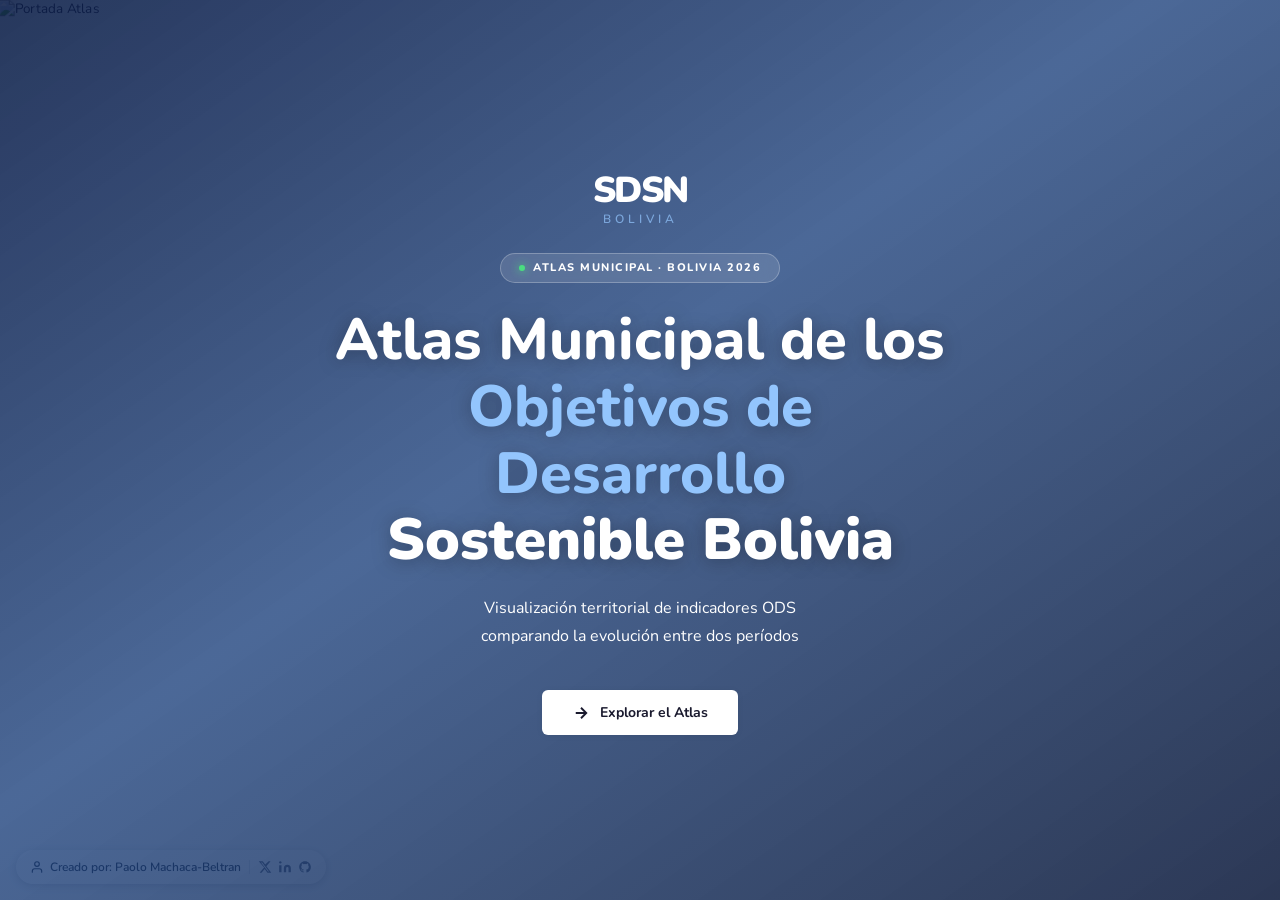
==== commit 32f47996: "new" ====
--- a/index.html
+++ b/index.html
@@ -46,30 +46,6 @@
         <svg width="18" height="18" viewBox="0 0 24 24" fill="none" stroke="currentColor" stroke-width="2.5"><path d="M5 12h14M12 5l7 7-7 7"/></svg>
         Explorar el Atlas
       </button>
-
-      <!-- ══════ BINGO ══════ -->
-      <div class="landing-bingo">
-        <div class="bingo-winner" id="bingo-winner">
-          <svg width="15" height="15" viewBox="0 0 24 24" fill="none" stroke="currentColor" stroke-width="3"><polyline points="20 6 9 17 4 12"/></svg>
-          ¡BINGO! Has completado una línea
-        </div>
-        <div class="bingo-heading">ATLAS 2026</div>
-        <p class="bingo-subtitle">Marca las casillas que se mencionen durante la presentación</p>
-        <div class="bingo-controls">
-          <button class="bingo-btn" onclick="bingoNewCard()">
-            <svg width="11" height="11" viewBox="0 0 24 24" fill="none" stroke="currentColor" stroke-width="2.5"><polyline points="1 4 1 10 7 10"/><path d="M3.51 15a9 9 0 1 0 .49-4.72"/></svg>
-            Nueva tarjeta
-          </button>
-          <button class="bingo-btn bingo-btn-check" onclick="bingoVerify()">
-            <svg width="11" height="11" viewBox="0 0 24 24" fill="none" stroke="currentColor" stroke-width="3"><polyline points="20 6 9 17 4 12"/></svg>
-            Verificar bingo
-          </button>
-        </div>
-        <div class="bingo-col-headers">
-          <span>B</span><span>I</span><span>N</span><span>G</span><span>O</span>
-        </div>
-        <div class="bingo-grid" id="bingo-grid"></div>
-      </div>
     </div>
   </div>
 
@@ -92,6 +68,7 @@
           <button class="nav-btn" onclick="showView('convergencia')">β-Convergencia</button>
           <button class="nav-btn" onclick="showView('ids')">Ranking IDS</button>
           <button class="nav-btn" onclick="showView('pyramids')">Pirámides</button>
+          <button class="nav-btn" onclick="showView('bingo')">Bingo</button>
         </nav>
       </div>
       <div class="header-right">
@@ -416,6 +393,32 @@
     </div>
   </div>
 
+  <!-- ══════ VIEW: BINGO ══════ -->
+  <div id="view-bingo" class="view-bingo hidden">
+    <div class="bingo-inner">
+      <div class="bingo-winner" id="bingo-winner">
+        <svg width="15" height="15" viewBox="0 0 24 24" fill="none" stroke="currentColor" stroke-width="3"><polyline points="20 6 9 17 4 12"/></svg>
+        ¡BINGO! Has completado una línea
+      </div>
+      <div class="bingo-heading">ATLAS 2026</div>
+      <p class="bingo-subtitle">Marca las casillas que se mencionen durante la presentación</p>
+      <div class="bingo-controls">
+        <button class="bingo-btn" onclick="bingoNewCard()">
+          <svg width="11" height="11" viewBox="0 0 24 24" fill="none" stroke="currentColor" stroke-width="2.5"><polyline points="1 4 1 10 7 10"/><path d="M3.51 15a9 9 0 1 0 .49-4.72"/></svg>
+          Nueva tarjeta
+        </button>
+        <button class="bingo-btn bingo-btn-check" onclick="bingoVerify()">
+          <svg width="11" height="11" viewBox="0 0 24 24" fill="none" stroke="currentColor" stroke-width="3"><polyline points="20 6 9 17 4 12"/></svg>
+          Verificar bingo
+        </button>
+      </div>
+      <div class="bingo-col-headers">
+        <span>B</span><span>I</span><span>N</span><span>G</span><span>O</span>
+      </div>
+      <div class="bingo-grid" id="bingo-grid"></div>
+    </div>
+  </div>
+
     </div><!-- /atlas-app -->
 
 
@@ -830,17 +833,20 @@
       var isConv     = view === 'convergencia';
       var isIds      = view === 'ids';
       var isPyramids = view === 'pyramids';
+      var isBingo    = view === 'bingo';
 
       var vMaps     = document.getElementById('view-maps');
       var vTable    = document.getElementById('view-table');
       var vConv     = document.getElementById('view-convergencia');
       var vIds      = document.getElementById('view-ids');
       var vPyramids = document.getElementById('view-pyramids');
+      var vBingo    = document.getElementById('view-bingo');
       if (vMaps)     vMaps.classList.toggle('hidden', !isMaps);
       if (vTable)    vTable.classList.toggle('hidden', !isTable);
       if (vConv)     vConv.classList.toggle('hidden', !isConv);
       if (vIds)      vIds.classList.toggle('hidden', !isIds);
       if (vPyramids) vPyramids.classList.toggle('hidden', !isPyramids);
+      if (vBingo)    vBingo.classList.toggle('hidden', !isBingo);
 
       /* Always hide loading overlay when leaving map view */
       if (!isMaps) {
@@ -886,6 +892,8 @@
           if (_activeView !== 'pyramids') return;
           if (typeof renderPyramidView === 'function') renderPyramidView();
         }, 60);
+      } else if (isBingo) {
+        /* grid is initialized on page load; don't reshuffle on tab switch */
       }
     };
   })();
--- a/style.css
+++ b/style.css
@@ -1555,9 +1555,22 @@
    LANDING BINGO · Atlas Municipal ODS Bolivia 2026
    ═══════════════════════════════════════════════════════════════ */
 
-.landing-bingo {
-  margin-top: 32px;
+/* ── Bingo view wrapper (atlas tab) ── */
+.view-bingo {
+  flex: 1;
+  overflow-y: auto;
+  display: flex;
+  align-items: flex-start;
+  justify-content: center;
+  background: #0f172a;
+  padding: 32px 16px 48px;
+}
+
+.bingo-inner {
   width: 100%;
+  max-width: 600px;
+  text-align: center;
+  color: white;
 }
 
 /* ── Winner banner ── */
